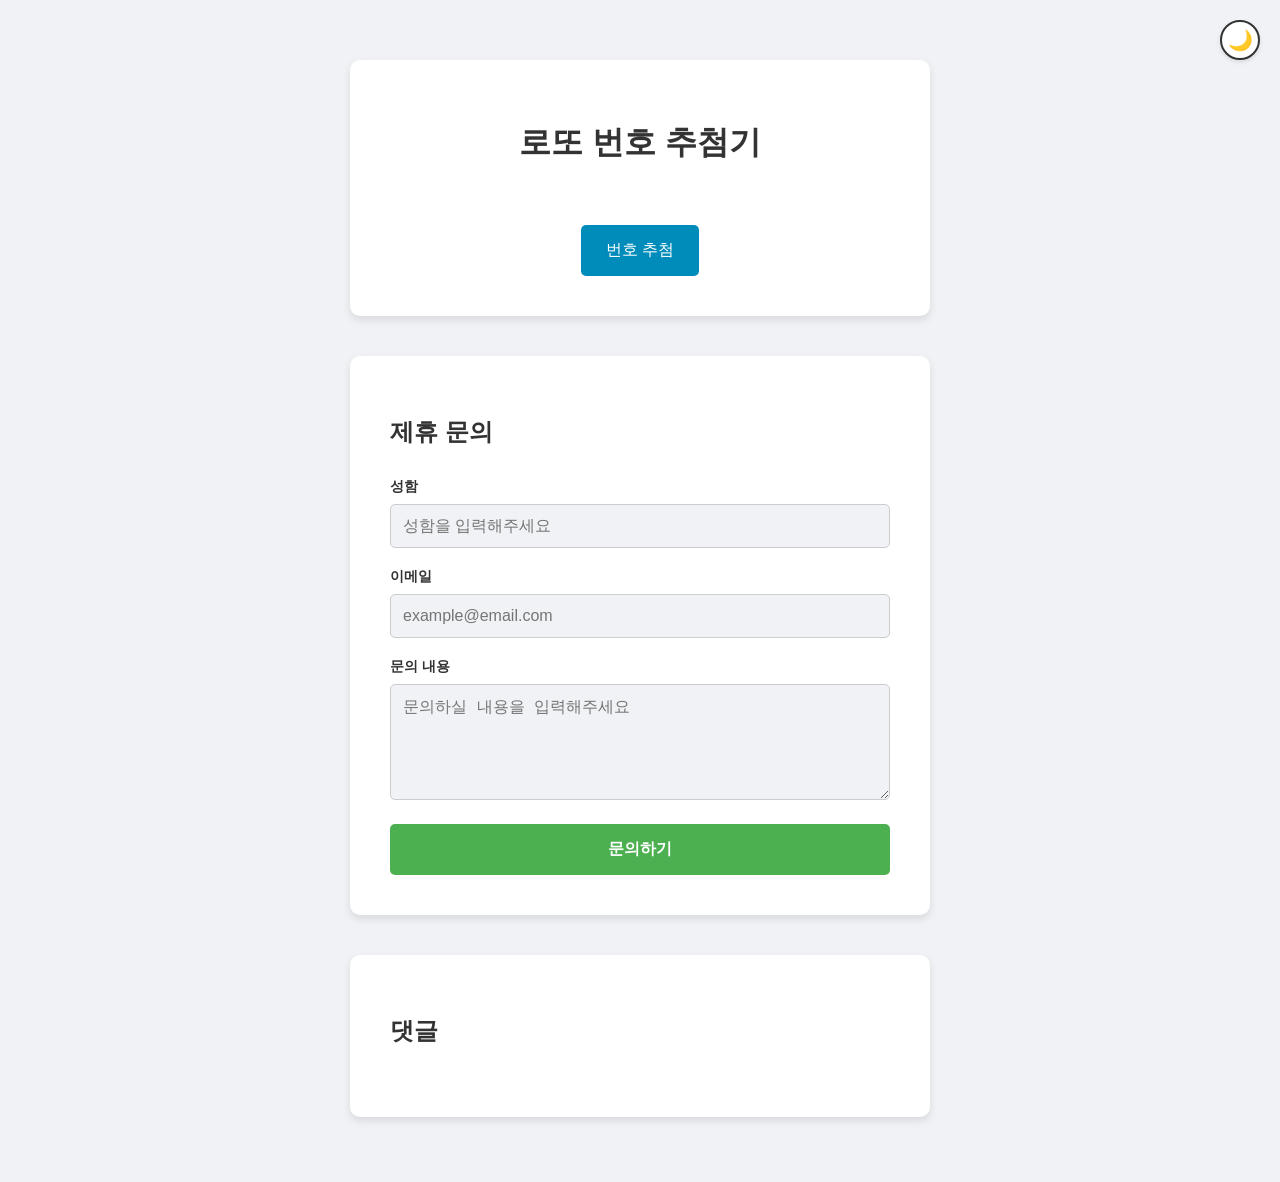
==== index.html @ fc092f91 "feat: add Formspree contact form and Disqus comment section" ====
<!DOCTYPE html>
<html lang="ko">
<head>
    <meta charset="UTF-8">
    <meta name="viewport" content="width=device-width, initial-scale=1.0">
    <title>로또 번호 추첨기</title>
    <link rel="stylesheet" href="style.css">
</head>
<body>
    <div class="theme-toggle">
        <button id="theme-btn" aria-label="Toggle theme">🌙</button>
    </div>
    <div class="container">
        <h1>로또 번호 추첨기</h1>
        <div class="lotto-numbers">
        </div>
        <button id="generate-btn">번호 추첨</button>
    </div>

    <div class="contact-section">
        <h2>제휴 문의</h2>
        <form action="https://formspree.io/f/maqagvlj" method="POST">
            <div class="form-group">
                <label for="name">성함</label>
                <input type="text" id="name" name="name" placeholder="성함을 입력해주세요" required>
            </div>
            <div class="form-group">
                <label for="email">이메일</label>
                <input type="email" id="email" name="email" placeholder="example@email.com" required>
            </div>
            <div class="form-group">
                <label for="message">문의 내용</label>
                <textarea id="message" name="message" rows="5" placeholder="문의하실 내용을 입력해주세요" required></textarea>
            </div>
            <button type="submit" class="submit-btn">문의하기</button>
        </form>
    </div>

    <div class="comments-section">
        <h2>댓글</h2>
        <div id="disqus_thread"></div>
    </div>

    <script src="main.js"></script>
</body>
</html>
---- style.css ----
:root {
    --bg-color: #f0f2f5;
    --container-bg: #ffffff;
    --text-color: #333333;
    --lotto-bg: #4CAF50;
    --btn-bg: #008CBA;
    --btn-hover: #005f7a;
    --shadow: rgba(0, 0, 0, 0.1);
}

body.dark-mode {
    --bg-color: #1a1a1a;
    --container-bg: #2d2d2d;
    --text-color: #f0f2f5;
    --lotto-bg: #66bb6a;
    --btn-bg: #0077a3;
    --btn-hover: #005f7a;
    --shadow: rgba(0, 0, 0, 0.4);
}

body {
    font-family: 'Arial', sans-serif;
    background-color: var(--bg-color);
    color: var(--text-color);
    display: flex;
    flex-direction: column;
    align-items: center;
    min-height: 100vh;
    margin: 0;
    padding: 60px 20px;
    box-sizing: border-box;
    transition: background-color 0.3s, color 0.3s;
}

.theme-toggle {
    position: fixed;
    top: 20px;
    right: 20px;
    z-index: 1000;
}

#theme-btn {
    background: var(--container-bg);
    border: 2px solid var(--text-color);
    border-radius: 50%;
    width: 40px;
    height: 40px;
    font-size: 20px;
    cursor: pointer;
    display: flex;
    justify-content: center;
    align-items: center;
    color: var(--text-color);
    box-shadow: 0 2px 4px var(--shadow);
    transition: all 0.3s;
}

#theme-btn:hover {
    transform: scale(1.1);
}

.container {
    text-align: center;
    background-color: var(--container-bg);
    padding: 40px;
    border-radius: 10px;
    box-shadow: 0 4px 8px var(--shadow);
    width: 100%;
    max-width: 500px;
    margin-bottom: 40px;
    transition: background-color 0.3s, box-shadow 0.3s;
}

h1, h2 {
    margin-bottom: 30px;
    color: var(--text-color);
}

.lotto-numbers {
    display: flex;
    justify-content: center;
    margin-bottom: 30px;
}

.lotto-number {
    width: 50px;
    height: 50px;
    border-radius: 50%;
    background-color: var(--lotto-bg);
    color: white;
    font-size: 24px;
    display: flex;
    justify-content: center;
    align-items: center;
    margin: 0 5px;
    font-weight: bold;
    box-shadow: 0 2px 4px var(--shadow);
}

#generate-btn {
    background-color: var(--btn-bg);
    color: white;
    padding: 15px 25px;
    border: none;
    border-radius: 5px;
    cursor: pointer;
    font-size: 16px;
    transition: background-color 0.3s, transform 0.1s;
}

#generate-btn:hover {
    background-color: var(--btn-hover);
}
#generate-btn:active {
    transform: scale(0.98);
}

.contact-section {
    width: 100%;
    max-width: 500px;
    background-color: var(--container-bg);
    padding: 40px;
    border-radius: 10px;
    box-shadow: 0 4px 8px var(--shadow);
    transition: background-color 0.3s, box-shadow 0.3s;
}

.form-group {
    margin-bottom: 20px;
    text-align: left;
}

.form-group label {
    display: block;
    margin-bottom: 8px;
    font-weight: bold;
    font-size: 14px;
}

.form-group input, 
.form-group textarea {
    width: 100%;
    padding: 12px;
    border: 1px solid #ccc;
    border-radius: 5px;
    box-sizing: border-box;
    font-size: 16px;
    background-color: var(--bg-color);
    color: var(--text-color);
    transition: border-color 0.3s;
}

body.dark-mode .form-group input,
body.dark-mode .form-group textarea {
    border-color: #444;
}

.form-group input:focus, 
.form-group textarea:focus {
    outline: none;
    border-color: var(--btn-bg);
}

.submit-btn {
    width: 100%;
    background-color: var(--lotto-bg);
    color: white;
    padding: 15px;
    border: none;
    border-radius: 5px;
    cursor: pointer;
    font-size: 16px;
    font-weight: bold;
    transition: opacity 0.3s, transform 0.1s;
}

.submit-btn:hover {
    opacity: 0.9;
}

.comments-section {
    width: 100%;
    max-width: 500px;
    background-color: var(--container-bg);
    padding: 40px;
    border-radius: 10px;
    box-shadow: 0 4px 8px var(--shadow);
    margin-top: 40px;
    transition: background-color 0.3s, box-shadow 0.3s;
}

#disqus_thread {
    width: 100%;
}
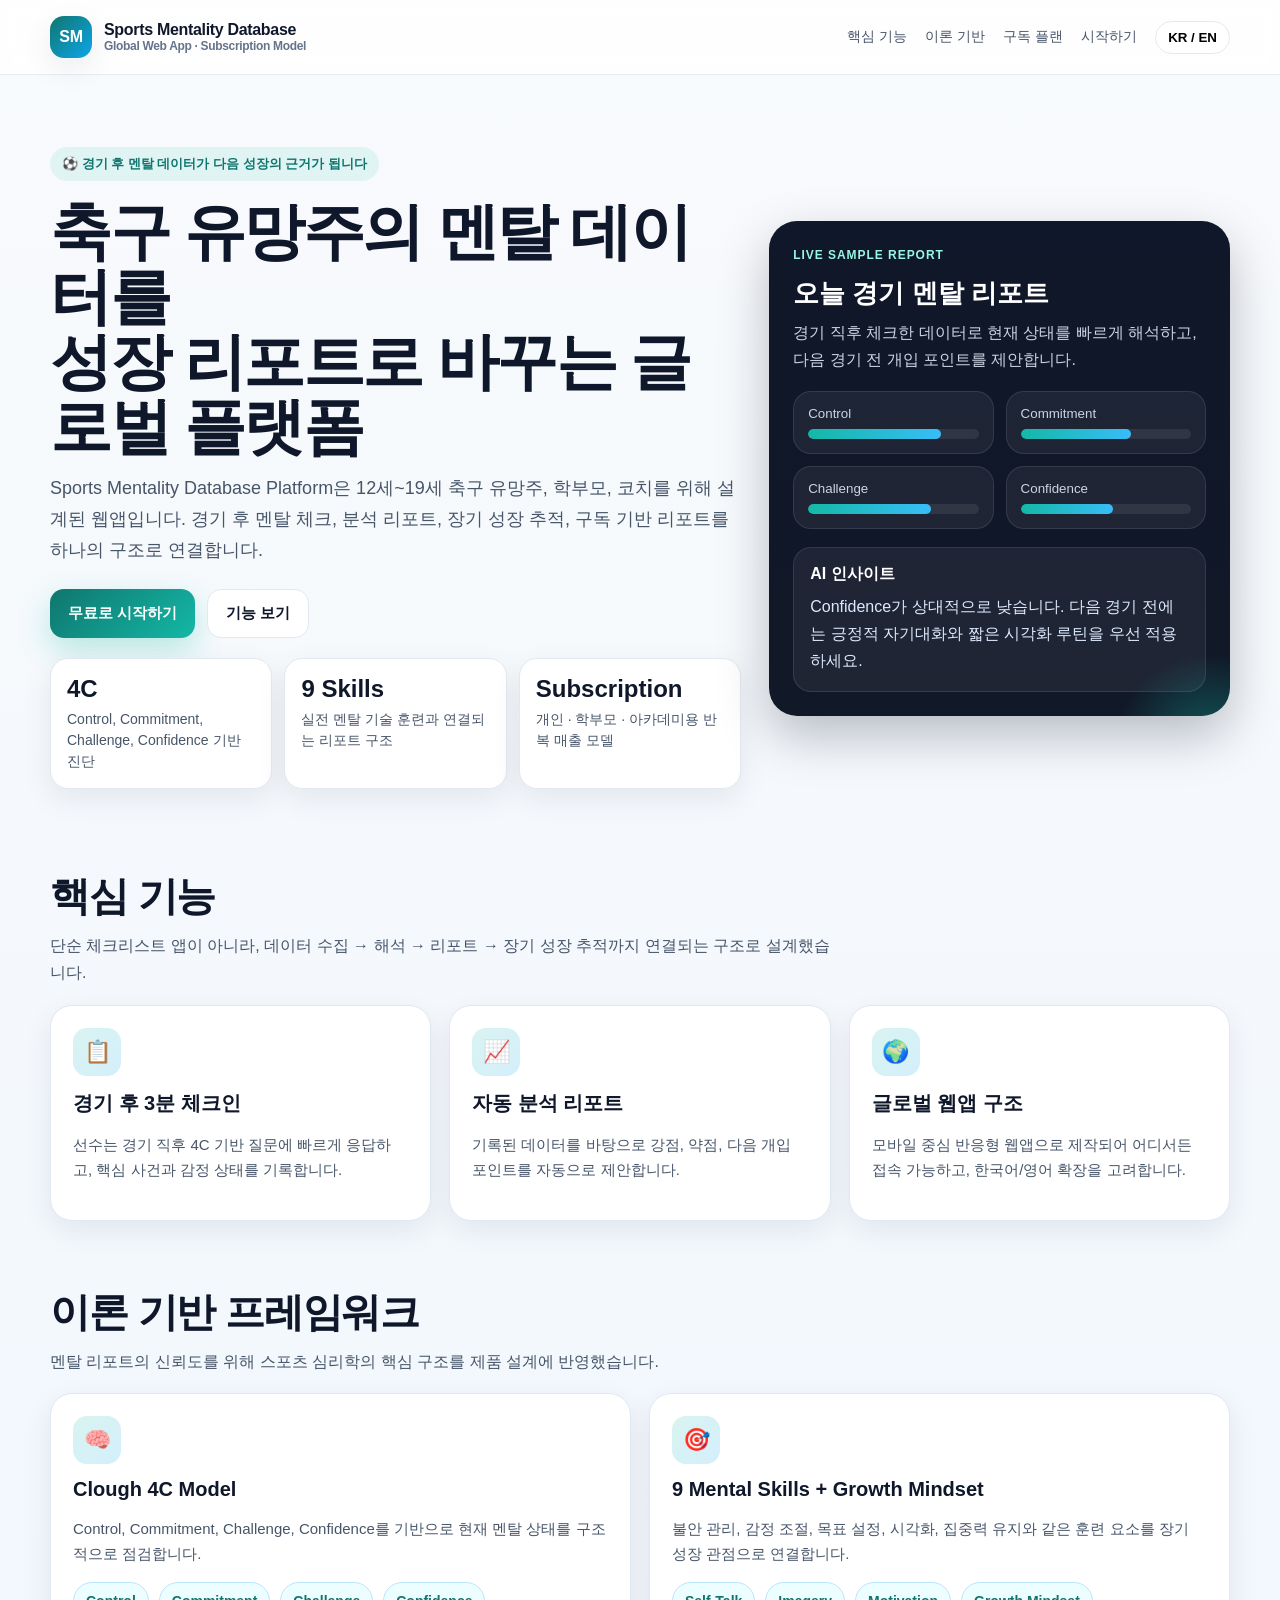
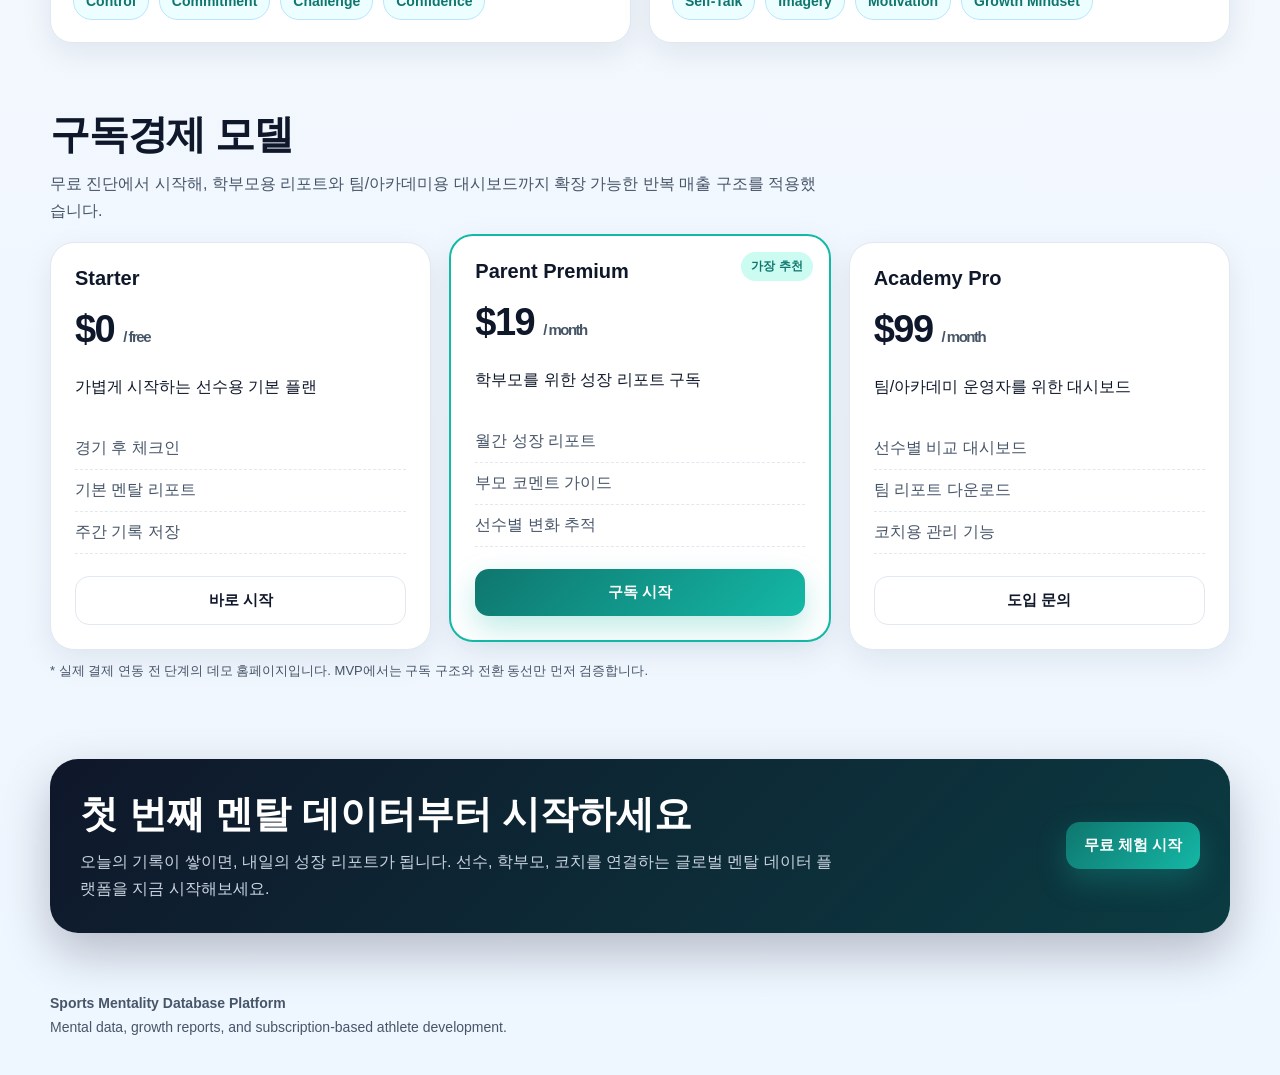
==== commit 311c3069: "Update project code: add digit recognition, web/desktop versions, documentation, and update landing " ====
--- a/index.html
+++ b/index.html
@@ -1,46 +1,796 @@
 <!DOCTYPE html>
 <html lang="ko">
 <head>
-    <meta charset="UTF-8">
-    <meta name="viewport" content="width=device-width, initial-scale=1.0">
-    <title>로또 번호 추첨기</title>
-    <link rel="stylesheet" href="style.css">
+  <meta charset="UTF-8" />
+  <meta name="viewport" content="width=device-width, initial-scale=1.0" />
+  <title>Sports Mentality Database Platform</title>
+  <style>
+    :root {
+      --bg: #f5f7fb;
+      --card: #ffffff;
+      --text: #0f172a;
+      --muted: #475569;
+      --line: #e2e8f0;
+      --primary: #0f766e;
+      --primary-2: #14b8a6;
+      --accent: #0ea5e9;
+      --dark: #0b1120;
+      --success: #16a34a;
+      --shadow: 0 10px 30px rgba(15, 23, 42, 0.08);
+      --radius: 20px;
+      --max: 1180px;
+    }
+
+    * { box-sizing: border-box; }
+    html { scroll-behavior: smooth; }
+    body {
+      margin: 0;
+      font-family: -apple-system, BlinkMacSystemFont, "Segoe UI", Roboto, "Noto Sans KR", Arial, sans-serif;
+      background: linear-gradient(180deg, #f8fafc 0%, #eef6ff 100%);
+      color: var(--text);
+    }
+
+    a { color: inherit; text-decoration: none; }
+    .container { width: min(var(--max), calc(100% - 32px)); margin: 0 auto; }
+
+    header {
+      position: sticky;
+      top: 0;
+      z-index: 20;
+      backdrop-filter: blur(10px);
+      background: rgba(255,255,255,0.82);
+      border-bottom: 1px solid rgba(226,232,240,0.8);
+    }
+
+    .nav {
+      display: flex;
+      align-items: center;
+      justify-content: space-between;
+      padding: 16px 0;
+      gap: 16px;
+    }
+
+    .brand {
+      display: flex;
+      align-items: center;
+      gap: 12px;
+      font-weight: 800;
+      letter-spacing: -0.02em;
+    }
+
+    .brand-badge {
+      width: 42px;
+      height: 42px;
+      border-radius: 14px;
+      display: grid;
+      place-items: center;
+      color: white;
+      background: linear-gradient(135deg, var(--primary), var(--accent));
+      box-shadow: var(--shadow);
+      font-weight: 900;
+    }
+
+    .nav-links {
+      display: flex;
+      align-items: center;
+      gap: 18px;
+      color: var(--muted);
+      font-size: 14px;
+    }
+
+    .lang-toggle {
+      border: 1px solid var(--line);
+      background: white;
+      border-radius: 999px;
+      padding: 8px 12px;
+      font-weight: 700;
+      cursor: pointer;
+    }
+
+    .hero {
+      padding: 72px 0 48px;
+    }
+
+    .hero-grid {
+      display: grid;
+      grid-template-columns: 1.2fr 0.8fr;
+      gap: 28px;
+      align-items: center;
+    }
+
+    .eyebrow {
+      display: inline-flex;
+      gap: 8px;
+      align-items: center;
+      padding: 8px 12px;
+      border-radius: 999px;
+      background: rgba(20,184,166,0.1);
+      color: var(--primary);
+      font-size: 13px;
+      font-weight: 800;
+      margin-bottom: 18px;
+    }
+
+    h1 {
+      margin: 0 0 14px;
+      font-size: clamp(34px, 6vw, 62px);
+      line-height: 1.05;
+      letter-spacing: -0.04em;
+    }
+
+    .lead {
+      color: var(--muted);
+      font-size: 18px;
+      line-height: 1.7;
+      max-width: 760px;
+      margin: 0 0 24px;
+    }
+
+    .cta-row {
+      display: flex;
+      gap: 12px;
+      flex-wrap: wrap;
+      margin-bottom: 20px;
+    }
+
+    .btn {
+      border: 0;
+      cursor: pointer;
+      border-radius: 14px;
+      padding: 14px 18px;
+      font-weight: 800;
+      font-size: 15px;
+      transition: transform .18s ease, box-shadow .18s ease;
+      display: inline-flex;
+      align-items: center;
+      justify-content: center;
+      gap: 10px;
+    }
+
+    .btn:hover { transform: translateY(-1px); }
+    .btn-primary {
+      color: white;
+      background: linear-gradient(135deg, var(--primary), var(--primary-2));
+      box-shadow: 0 12px 30px rgba(20, 184, 166, 0.28);
+    }
+    .btn-secondary {
+      background: white;
+      border: 1px solid var(--line);
+      color: var(--text);
+    }
+
+    .mini-stats {
+      display: grid;
+      grid-template-columns: repeat(3, 1fr);
+      gap: 12px;
+      margin-top: 18px;
+    }
+
+    .stat {
+      background: white;
+      border: 1px solid var(--line);
+      border-radius: 18px;
+      padding: 16px;
+      box-shadow: var(--shadow);
+    }
+
+    .stat strong { display: block; font-size: 24px; margin-bottom: 6px; }
+    .stat span { color: var(--muted); font-size: 14px; line-height: 1.5; }
+
+    .hero-card {
+      background: linear-gradient(180deg, #0f172a 0%, #111827 100%);
+      color: white;
+      border-radius: 28px;
+      padding: 24px;
+      box-shadow: 0 20px 50px rgba(2,6,23,0.25);
+      position: relative;
+      overflow: hidden;
+    }
+
+    .hero-card::after {
+      content: "";
+      position: absolute;
+      inset: auto -20% -30% auto;
+      width: 220px;
+      height: 220px;
+      background: radial-gradient(circle, rgba(20,184,166,0.45), transparent 65%);
+      border-radius: 50%;
+    }
+
+    .card-label {
+      display: inline-block;
+      font-size: 12px;
+      font-weight: 800;
+      letter-spacing: .08em;
+      color: #99f6e4;
+      margin-bottom: 14px;
+    }
+
+    .score-box {
+      display: grid;
+      grid-template-columns: repeat(2, 1fr);
+      gap: 12px;
+      margin-top: 18px;
+    }
+
+    .score-item {
+      background: rgba(255,255,255,0.06);
+      border: 1px solid rgba(255,255,255,0.1);
+      border-radius: 18px;
+      padding: 14px;
+    }
+
+    .score-item small {
+      display: block;
+      color: #cbd5e1;
+      margin-bottom: 8px;
+    }
+
+    .score-bar {
+      height: 10px;
+      width: 100%;
+      border-radius: 999px;
+      background: rgba(255,255,255,0.08);
+      overflow: hidden;
+    }
+
+    .score-bar > div {
+      height: 100%;
+      border-radius: inherit;
+      background: linear-gradient(90deg, #14b8a6, #38bdf8);
+    }
+
+    section {
+      padding: 32px 0;
+    }
+
+    .section-head {
+      margin-bottom: 18px;
+    }
+
+    .section-head h2 {
+      margin: 0 0 8px;
+      font-size: clamp(26px, 4vw, 40px);
+      letter-spacing: -0.03em;
+    }
+
+    .section-head p {
+      margin: 0;
+      color: var(--muted);
+      line-height: 1.7;
+      max-width: 780px;
+    }
+
+    .cards {
+      display: grid;
+      grid-template-columns: repeat(3, 1fr);
+      gap: 18px;
+    }
+
+    .card {
+      background: var(--card);
+      border: 1px solid var(--line);
+      border-radius: 22px;
+      padding: 22px;
+      box-shadow: var(--shadow);
+    }
+
+    .icon {
+      width: 48px;
+      height: 48px;
+      border-radius: 14px;
+      display: grid;
+      place-items: center;
+      background: linear-gradient(135deg, rgba(20,184,166,0.16), rgba(14,165,233,0.18));
+      font-size: 22px;
+      margin-bottom: 14px;
+    }
+
+    .card h3 {
+      margin: 0 0 8px;
+      font-size: 20px;
+    }
+
+    .card p, .card li {
+      color: var(--muted);
+      line-height: 1.7;
+      font-size: 15px;
+    }
+
+    .framework {
+      display: grid;
+      grid-template-columns: 1fr 1fr;
+      gap: 18px;
+    }
+
+    .pill-list {
+      display: flex;
+      flex-wrap: wrap;
+      gap: 10px;
+      margin-top: 14px;
+    }
+
+    .pill {
+      padding: 10px 12px;
+      border-radius: 999px;
+      background: #ecfeff;
+      border: 1px solid #bae6fd;
+      font-size: 14px;
+      font-weight: 700;
+      color: #0f766e;
+    }
+
+    .pricing {
+      display: grid;
+      grid-template-columns: repeat(3, 1fr);
+      gap: 18px;
+      align-items: stretch;
+    }
+
+    .price-card {
+      background: white;
+      border: 1px solid var(--line);
+      border-radius: 24px;
+      padding: 24px;
+      box-shadow: var(--shadow);
+      display: flex;
+      flex-direction: column;
+      position: relative;
+    }
+
+    .price-card.featured {
+      border: 2px solid var(--primary-2);
+      transform: translateY(-8px);
+    }
+
+    .badge {
+      position: absolute;
+      top: 16px;
+      right: 16px;
+      background: #ccfbf1;
+      color: var(--primary);
+      font-size: 12px;
+      font-weight: 800;
+      padding: 6px 10px;
+      border-radius: 999px;
+    }
+
+    .price-name { font-size: 20px; font-weight: 800; margin-bottom: 8px; }
+    .price-amount { font-size: 38px; font-weight: 900; letter-spacing: -0.04em; margin: 10px 0; }
+    .price-amount small { font-size: 15px; color: var(--muted); font-weight: 700; }
+
+    ul.clean {
+      list-style: none;
+      margin: 14px 0 22px;
+      padding: 0;
+    }
+
+    ul.clean li {
+      padding: 10px 0;
+      border-bottom: 1px dashed var(--line);
+      color: var(--muted);
+    }
+
+    .price-card .btn { margin-top: auto; width: 100%; }
+
+    .cta-banner {
+      background: linear-gradient(135deg, #0f172a, #0b3b42);
+      color: white;
+      border-radius: 28px;
+      padding: 30px;
+      display: flex;
+      justify-content: space-between;
+      align-items: center;
+      gap: 20px;
+      box-shadow: 0 20px 50px rgba(2,6,23,0.24);
+    }
+
+    footer {
+      padding: 30px 0 40px;
+      color: var(--muted);
+      font-size: 14px;
+    }
+
+    .small-note {
+      color: var(--muted);
+      font-size: 13px;
+      line-height: 1.7;
+      margin-top: 10px;
+    }
+
+    @media (max-width: 980px) {
+      .hero-grid,
+      .framework,
+      .cards,
+      .pricing {
+        grid-template-columns: 1fr;
+      }
+      .cta-banner {
+        flex-direction: column;
+        align-items: flex-start;
+      }
+      .price-card.featured { transform: none; }
+    }
+
+    @media (max-width: 720px) {
+      .nav { align-items: flex-start; flex-direction: column; }
+      .nav-links { flex-wrap: wrap; }
+      .mini-stats, .score-box { grid-template-columns: 1fr; }
+      .hero { padding-top: 42px; }
+    }
+  </style>
 </head>
 <body>
-    <div class="theme-toggle">
-        <button id="theme-btn" aria-label="Toggle theme">🌙</button>
+  <header>
+    <div class="container nav">
+      <div class="brand">
+        <div class="brand-badge">SM</div>
+        <div>
+          <div id="brand-title">Sports Mentality Database</div>
+          <div style="font-size:12px;color:#64748b;font-weight:600;">Global Web App · Subscription Model</div>
+        </div>
+      </div>
+
+      <nav class="nav-links">
+        <a href="#features" data-ko="핵심 기능" data-en="Features">핵심 기능</a>
+        <a href="#framework" data-ko="이론 기반" data-en="Framework">이론 기반</a>
+        <a href="#pricing" data-ko="구독 플랜" data-en="Pricing">구독 플랜</a>
+        <a href="#cta" data-ko="시작하기" data-en="Get Started">시작하기</a>
+        <button class="lang-toggle" id="langBtn">KR / EN</button>
+      </nav>
     </div>
+  </header>
+
+  <main>
+    <section class="hero">
+      <div class="container hero-grid">
+        <div>
+          <div class="eyebrow" id="eyebrow">⚽ 경기 후 멘탈 데이터가 다음 성장의 근거가 됩니다</div>
+          <h1 id="hero-title">축구 유망주의 멘탈 데이터를<br />성장 리포트로 바꾸는 글로벌 플랫폼</h1>
+          <p class="lead" id="hero-lead">
+            Sports Mentality Database Platform은 12세~19세 축구 유망주, 학부모, 코치를 위해 설계된 웹앱입니다.
+            경기 후 멘탈 체크, 분석 리포트, 장기 성장 추적, 구독 기반 리포트를 하나의 구조로 연결합니다.
+          </p>
+
+          <div class="cta-row">
+            <a href="#pricing" class="btn btn-primary" id="primary-cta">무료로 시작하기</a>
+            <a href="#features" class="btn btn-secondary" id="secondary-cta">기능 보기</a>
+          </div>
+
+          <div class="mini-stats">
+            <div class="stat">
+              <strong>4C</strong>
+              <span id="stat1">Control, Commitment, Challenge, Confidence 기반 진단</span>
+            </div>
+            <div class="stat">
+              <strong>9 Skills</strong>
+              <span id="stat2">실전 멘탈 기술 훈련과 연결되는 리포트 구조</span>
+            </div>
+            <div class="stat">
+              <strong>Subscription</strong>
+              <span id="stat3">개인 · 학부모 · 아카데미용 반복 매출 모델</span>
+            </div>
+          </div>
+        </div>
+
+        <div class="hero-card">
+          <span class="card-label" id="card-label">LIVE SAMPLE REPORT</span>
+          <h3 id="sample-title" style="margin:0 0 8px;font-size:26px;">오늘 경기 멘탈 리포트</h3>
+          <p id="sample-desc" style="margin:0;color:#cbd5e1;line-height:1.7;">
+            경기 직후 체크한 데이터로 현재 상태를 빠르게 해석하고, 다음 경기 전 개입 포인트를 제안합니다.
+          </p>
+
+          <div class="score-box">
+            <div class="score-item">
+              <small>Control</small>
+              <div class="score-bar"><div style="width:78%"></div></div>
+            </div>
+            <div class="score-item">
+              <small>Commitment</small>
+              <div class="score-bar"><div style="width:65%"></div></div>
+            </div>
+            <div class="score-item">
+              <small>Challenge</small>
+              <div class="score-bar"><div style="width:72%"></div></div>
+            </div>
+            <div class="score-item">
+              <small>Confidence</small>
+              <div class="score-bar"><div style="width:54%"></div></div>
+            </div>
+          </div>
+
+          <div style="margin-top:18px;padding:16px;border-radius:18px;background:rgba(255,255,255,0.06);border:1px solid rgba(255,255,255,0.1);">
+            <strong id="insight-title">AI 인사이트</strong>
+            <p id="insight-copy" style="margin:8px 0 0;color:#dbeafe;line-height:1.7;">
+              Confidence가 상대적으로 낮습니다. 다음 경기 전에는 긍정적 자기대화와 짧은 시각화 루틴을 우선 적용하세요.
+            </p>
+          </div>
+        </div>
+      </div>
+    </section>
+
+    <section id="features">
+      <div class="container">
+        <div class="section-head">
+          <h2 id="features-title">핵심 기능</h2>
+          <p id="features-desc">단순 체크리스트 앱이 아니라, 데이터 수집 → 해석 → 리포트 → 장기 성장 추적까지 연결되는 구조로 설계했습니다.</p>
+        </div>
+
+        <div class="cards">
+          <article class="card">
+            <div class="icon">📋</div>
+            <h3 id="feature1-title">경기 후 3분 체크인</h3>
+            <p id="feature1-copy">선수는 경기 직후 4C 기반 질문에 빠르게 응답하고, 핵심 사건과 감정 상태를 기록합니다.</p>
+          </article>
+
+          <article class="card">
+            <div class="icon">📈</div>
+            <h3 id="feature2-title">자동 분석 리포트</h3>
+            <p id="feature2-copy">기록된 데이터를 바탕으로 강점, 약점, 다음 개입 포인트를 자동으로 제안합니다.</p>
+          </article>
+
+          <article class="card">
+            <div class="icon">🌍</div>
+            <h3 id="feature3-title">글로벌 웹앱 구조</h3>
+            <p id="feature3-copy">모바일 중심 반응형 웹앱으로 제작되어 어디서든 접속 가능하고, 한국어/영어 확장을 고려합니다.</p>
+          </article>
+        </div>
+      </div>
+    </section>
+
+    <section id="framework">
+      <div class="container">
+        <div class="section-head">
+          <h2 id="framework-title">이론 기반 프레임워크</h2>
+          <p id="framework-desc">멘탈 리포트의 신뢰도를 위해 스포츠 심리학의 핵심 구조를 제품 설계에 반영했습니다.</p>
+        </div>
+
+        <div class="framework">
+          <article class="card">
+            <div class="icon">🧠</div>
+            <h3>Clough 4C Model</h3>
+            <p id="fw1-copy">Control, Commitment, Challenge, Confidence를 기반으로 현재 멘탈 상태를 구조적으로 점검합니다.</p>
+            <div class="pill-list">
+              <span class="pill">Control</span>
+              <span class="pill">Commitment</span>
+              <span class="pill">Challenge</span>
+              <span class="pill">Confidence</span>
+            </div>
+          </article>
+
+          <article class="card">
+            <div class="icon">🎯</div>
+            <h3>9 Mental Skills + Growth Mindset</h3>
+            <p id="fw2-copy">불안 관리, 감정 조절, 목표 설정, 시각화, 집중력 유지와 같은 훈련 요소를 장기 성장 관점으로 연결합니다.</p>
+            <div class="pill-list">
+              <span class="pill">Self-Talk</span>
+              <span class="pill">Imagery</span>
+              <span class="pill">Motivation</span>
+              <span class="pill">Growth Mindset</span>
+            </div>
+          </article>
+        </div>
+      </div>
+    </section>
+
+    <section id="pricing">
+      <div class="container">
+        <div class="section-head">
+          <h2 id="pricing-title">구독경제 모델</h2>
+          <p id="pricing-desc">무료 진단에서 시작해, 학부모용 리포트와 팀/아카데미용 대시보드까지 확장 가능한 반복 매출 구조를 적용했습니다.</p>
+        </div>
+
+        <div class="pricing">
+          <article class="price-card">
+            <div class="price-name" id="plan1-name">Starter</div>
+            <div class="price-amount">$0 <small id="plan1-period">/ free</small></div>
+            <p id="plan1-desc">가볍게 시작하는 선수용 기본 플랜</p>
+            <ul class="clean">
+              <li id="plan1-li1">경기 후 체크인</li>
+              <li id="plan1-li2">기본 멘탈 리포트</li>
+              <li id="plan1-li3">주간 기록 저장</li>
+            </ul>
+            <button class="btn btn-secondary" id="plan1-btn">바로 시작</button>
+          </article>
+
+          <article class="price-card featured">
+            <span class="badge" id="popular-badge">가장 추천</span>
+            <div class="price-name" id="plan2-name">Parent Premium</div>
+            <div class="price-amount">$19 <small id="plan2-period">/ month</small></div>
+            <p id="plan2-desc">학부모를 위한 성장 리포트 구독</p>
+            <ul class="clean">
+              <li id="plan2-li1">월간 성장 리포트</li>
+              <li id="plan2-li2">부모 코멘트 가이드</li>
+              <li id="plan2-li3">선수별 변화 추적</li>
+            </ul>
+            <button class="btn btn-primary" id="plan2-btn">구독 시작</button>
+          </article>
+
+          <article class="price-card">
+            <div class="price-name" id="plan3-name">Academy Pro</div>
+            <div class="price-amount">$99 <small id="plan3-period">/ month</small></div>
+            <p id="plan3-desc">팀/아카데미 운영자를 위한 대시보드</p>
+            <ul class="clean">
+              <li id="plan3-li1">선수별 비교 대시보드</li>
+              <li id="plan3-li2">팀 리포트 다운로드</li>
+              <li id="plan3-li3">코치용 관리 기능</li>
+            </ul>
+            <button class="btn btn-secondary" id="plan3-btn">도입 문의</button>
+          </article>
+        </div>
+
+        <p class="small-note" id="pricing-note">* 실제 결제 연동 전 단계의 데모 홈페이지입니다. MVP에서는 구독 구조와 전환 동선만 먼저 검증합니다.</p>
+      </div>
+    </section>
+
+    <section id="cta">
+      <div class="container">
+        <div class="cta-banner">
+          <div>
+            <h2 id="cta-title" style="margin:0 0 8px;font-size:clamp(26px,4vw,38px);">첫 번째 멘탈 데이터부터 시작하세요</h2>
+            <p id="cta-copy" style="margin:0;color:#cbd5e1;line-height:1.7;max-width:760px;">
+              오늘의 기록이 쌓이면, 내일의 성장 리포트가 됩니다. 선수, 학부모, 코치를 연결하는 글로벌 멘탈 데이터 플랫폼을 지금 시작해보세요.
+            </p>
+          </div>
+          <a href="#pricing" class="btn btn-primary" id="cta-btn">무료 체험 시작</a>
+        </div>
+      </div>
+    </section>
+  </main>
+
+  <footer>
     <div class="container">
-        <h1>로또 번호 추첨기</h1>
-        <div class="lotto-numbers">
-        </div>
-        <button id="generate-btn">번호 추첨</button>
+      <strong>Sports Mentality Database Platform</strong>
+      <div id="footer-copy" style="margin-top:8px;">Mental data, growth reports, and subscription-based athlete development.</div>
     </div>
-
-    <div class="contact-section">
-        <h2>제휴 문의</h2>
-        <form action="https://formspree.io/f/maqagvlj" method="POST">
-            <div class="form-group">
-                <label for="name">성함</label>
-                <input type="text" id="name" name="name" placeholder="성함을 입력해주세요" required>
-            </div>
-            <div class="form-group">
-                <label for="email">이메일</label>
-                <input type="email" id="email" name="email" placeholder="example@email.com" required>
-            </div>
-            <div class="form-group">
-                <label for="message">문의 내용</label>
-                <textarea id="message" name="message" rows="5" placeholder="문의하실 내용을 입력해주세요" required></textarea>
-            </div>
-            <button type="submit" class="submit-btn">문의하기</button>
-        </form>
-    </div>
-
-    <div class="comments-section">
-        <h2>댓글</h2>
-        <div id="disqus_thread"></div>
-    </div>
-
-    <script src="main.js"></script>
+  </footer>
+
+  <script>
+    const translations = {
+      ko: {
+        eyebrow: '⚽ 경기 후 멘탈 데이터가 다음 성장의 근거가 됩니다',
+        heroTitle: '축구 유망주의 멘탈 데이터를<br />성장 리포트로 바꾸는 글로벌 플랫폼',
+        heroLead: 'Sports Mentality Database Platform은 12세~19세 축구 유망주, 학부모, 코치를 위해 설계된 웹앱입니다. 경기 후 멘탈 체크, 분석 리포트, 장기 성장 추적, 구독 기반 리포트를 하나의 구조로 연결합니다.',
+        primaryCta: '무료로 시작하기',
+        secondaryCta: '기능 보기',
+        stat1: 'Control, Commitment, Challenge, Confidence 기반 진단',
+        stat2: '실전 멘탈 기술 훈련과 연결되는 리포트 구조',
+        stat3: '개인 · 학부모 · 아카데미용 반복 매출 모델',
+        cardLabel: 'LIVE SAMPLE REPORT',
+        sampleTitle: '오늘 경기 멘탈 리포트',
+        sampleDesc: '경기 직후 체크한 데이터로 현재 상태를 빠르게 해석하고, 다음 경기 전 개입 포인트를 제안합니다.',
+        insightTitle: 'AI 인사이트',
+        insightCopy: 'Confidence가 상대적으로 낮습니다. 다음 경기 전에는 긍정적 자기대화와 짧은 시각화 루틴을 우선 적용하세요.',
+        featuresTitle: '핵심 기능',
+        featuresDesc: '단순 체크리스트 앱이 아니라, 데이터 수집 → 해석 → 리포트 → 장기 성장 추적까지 연결되는 구조로 설계했습니다.',
+        feature1Title: '경기 후 3분 체크인',
+        feature1Copy: '선수는 경기 직후 4C 기반 질문에 빠르게 응답하고, 핵심 사건과 감정 상태를 기록합니다.',
+        feature2Title: '자동 분석 리포트',
+        feature2Copy: '기록된 데이터를 바탕으로 강점, 약점, 다음 개입 포인트를 자동으로 제안합니다.',
+        feature3Title: '글로벌 웹앱 구조',
+        feature3Copy: '모바일 중심 반응형 웹앱으로 제작되어 어디서든 접속 가능하고, 한국어/영어 확장을 고려합니다.',
+        frameworkTitle: '이론 기반 프레임워크',
+        frameworkDesc: '멘탈 리포트의 신뢰도를 위해 스포츠 심리학의 핵심 구조를 제품 설계에 반영했습니다.',
+        fw1Copy: 'Control, Commitment, Challenge, Confidence를 기반으로 현재 멘탈 상태를 구조적으로 점검합니다.',
+        fw2Copy: '불안 관리, 감정 조절, 목표 설정, 시각화, 집중력 유지와 같은 훈련 요소를 장기 성장 관점으로 연결합니다.',
+        pricingTitle: '구독경제 모델',
+        pricingDesc: '무료 진단에서 시작해, 학부모용 리포트와 팀/아카데미용 대시보드까지 확장 가능한 반복 매출 구조를 적용했습니다.',
+        plan1Period: '/ 무료',
+        plan1Desc: '가볍게 시작하는 선수용 기본 플랜',
+        plan1Li1: '경기 후 체크인',
+        plan1Li2: '기본 멘탈 리포트',
+        plan1Li3: '주간 기록 저장',
+        plan1Btn: '바로 시작',
+        popularBadge: '가장 추천',
+        plan2Period: '/ 월',
+        plan2Desc: '학부모를 위한 성장 리포트 구독',
+        plan2Li1: '월간 성장 리포트',
+        plan2Li2: '부모 코멘트 가이드',
+        plan2Li3: '선수별 변화 추적',
+        plan2Btn: '구독 시작',
+        plan3Period: '/ 월',
+        plan3Desc: '팀/아카데미 운영자를 위한 대시보드',
+        plan3Li1: '선수별 비교 대시보드',
+        plan3Li2: '팀 리포트 다운로드',
+        plan3Li3: '코치용 관리 기능',
+        plan3Btn: '도입 문의',
+        pricingNote: '* 실제 결제 연동 전 단계의 데모 홈페이지입니다. MVP에서는 구독 구조와 전환 동선만 먼저 검증합니다.',
+        ctaTitle: '첫 번째 멘탈 데이터부터 시작하세요',
+        ctaCopy: '오늘의 기록이 쌓이면, 내일의 성장 리포트가 됩니다. 선수, 학부모, 코치를 연결하는 글로벌 멘탈 데이터 플랫폼을 지금 시작해보세요.',
+        ctaBtn: '무료 체험 시작',
+        footerCopy: 'Mental data, growth reports, and subscription-based athlete development.'
+      },
+      en: {
+        eyebrow: '⚽ Post-match mental data becomes the foundation for next growth',
+        heroTitle: 'A global platform that turns youth football mental data<br />into growth reports',
+        heroLead: 'Sports Mentality Database Platform is a web app designed for football prospects aged 12 to 19, parents, and coaches. It connects post-match check-ins, analysis reports, long-term growth tracking, and subscription-based reporting in one system.',
+        primaryCta: 'Start for Free',
+        secondaryCta: 'View Features',
+        stat1: 'Assessment based on Control, Commitment, Challenge, and Confidence',
+        stat2: 'Report structure connected to practical mental skills training',
+        stat3: 'Recurring revenue model for player, parent, and academy plans',
+        cardLabel: 'LIVE SAMPLE REPORT',
+        sampleTitle: 'Today\'s Match Mental Report',
+        sampleDesc: 'Interpret current condition quickly using post-match data and suggest the next intervention point before the next game.',
+        insightTitle: 'AI Insight',
+        insightCopy: 'Confidence is relatively low. Before the next match, prioritize positive self-talk and a short imagery routine.',
+        featuresTitle: 'Core Features',
+        featuresDesc: 'Not just a checklist app. It is designed as a connected structure: data collection → interpretation → reporting → long-term growth tracking.',
+        feature1Title: '3-Minute Post-Match Check-In',
+        feature1Copy: 'Players answer 4C-based questions immediately after the match and record key events and emotional state.',
+        feature2Title: 'Automated Analysis Reports',
+        feature2Copy: 'Based on recorded data, the platform suggests strengths, weaknesses, and the next intervention point automatically.',
+        feature3Title: 'Global Web App Structure',
+        feature3Copy: 'Built as a mobile-first responsive web app, accessible anywhere, with Korean and English expansion in mind.',
+        frameworkTitle: 'Framework-Based Design',
+        frameworkDesc: 'To improve report credibility, the product structure reflects core models from sport psychology.',
+        fw1Copy: 'It assesses current mental condition systematically through Control, Commitment, Challenge, and Confidence.',
+        fw2Copy: 'Training elements such as anxiety management, emotion regulation, goal setting, imagery, and concentration are connected to long-term growth.',
+        pricingTitle: 'Subscription Economy Model',
+        pricingDesc: 'Start with a free assessment, then expand into parent reports and academy dashboards with recurring revenue.',
+        plan1Period: '/ free',
+        plan1Desc: 'Basic player plan to get started lightly',
+        plan1Li1: 'Post-match check-in',
+        plan1Li2: 'Basic mental report',
+        plan1Li3: 'Weekly record storage',
+        plan1Btn: 'Get Started',
+        popularBadge: 'Most Popular',
+        plan2Period: '/ month',
+        plan2Desc: 'Growth report subscription for parents',
+        plan2Li1: 'Monthly growth reports',
+        plan2Li2: 'Parent comment guide',
+        plan2Li3: 'Per-player tracking',
+        plan2Btn: 'Start Subscription',
+        plan3Period: '/ month',
+        plan3Desc: 'Dashboard for team and academy operators',
+        plan3Li1: 'Player comparison dashboard',
+        plan3Li2: 'Team report export',
+        plan3Li3: 'Coach management tools',
+        plan3Btn: 'Contact Sales',
+        pricingNote: '* This is a demo homepage before actual payment integration. In the MVP stage, only the subscription structure and conversion flow are validated first.',
+        ctaTitle: 'Start with your first mental data point',
+        ctaCopy: 'Today\'s record becomes tomorrow\'s growth report. Start a global mental data platform connecting players, parents, and coaches.',
+        ctaBtn: 'Start Free Trial',
+        footerCopy: 'Mental data, growth reports, and subscription-based athlete development.'
+      }
+    };
+
+    let currentLang = 'ko';
+
+    const ids = {
+      eyebrow: 'eyebrow', heroTitle: 'hero-title', heroLead: 'hero-lead', primaryCta: 'primary-cta', secondaryCta: 'secondary-cta',
+      stat1: 'stat1', stat2: 'stat2', stat3: 'stat3', cardLabel: 'card-label', sampleTitle: 'sample-title', sampleDesc: 'sample-desc',
+      insightTitle: 'insight-title', insightCopy: 'insight-copy', featuresTitle: 'features-title', featuresDesc: 'features-desc',
+      feature1Title: 'feature1-title', feature1Copy: 'feature1-copy', feature2Title: 'feature2-title', feature2Copy: 'feature2-copy',
+      feature3Title: 'feature3-title', feature3Copy: 'feature3-copy', frameworkTitle: 'framework-title', frameworkDesc: 'framework-desc',
+      fw1Copy: 'fw1-copy', fw2Copy: 'fw2-copy', pricingTitle: 'pricing-title', pricingDesc: 'pricing-desc', plan1Period: 'plan1-period',
+      plan1Desc: 'plan1-desc', plan1Li1: 'plan1-li1', plan1Li2: 'plan1-li2', plan1Li3: 'plan1-li3', plan1Btn: 'plan1-btn',
+      popularBadge: 'popular-badge', plan2Period: 'plan2-period', plan2Desc: 'plan2-desc', plan2Li1: 'plan2-li1',
+      plan2Li2: 'plan2-li2', plan2Li3: 'plan2-li3', plan2Btn: 'plan2-btn', plan3Period: 'plan3-period', plan3Desc: 'plan3-desc',
+      plan3Li1: 'plan3-li1', plan3Li2: 'plan3-li2', plan3Li3: 'plan3-li3', plan3Btn: 'plan3-btn', pricingNote: 'pricing-note',
+      ctaTitle: 'cta-title', ctaCopy: 'cta-copy', ctaBtn: 'cta-btn', footerCopy: 'footer-copy'
+    };
+
+    function setLanguage(lang) {
+      const t = translations[lang];
+      Object.entries(ids).forEach(([key, id]) => {
+        const el = document.getElementById(id);
+        if (!el || !t[key]) return;
+        if (key === 'heroTitle') el.innerHTML = t[key];
+        else el.textContent = t[key];
+      });
+
+      document.querySelectorAll('[data-ko][data-en]').forEach(el => {
+        el.textContent = lang === 'ko' ? el.dataset.ko : el.dataset.en;
+      });
+
+      currentLang = lang;
+      document.documentElement.lang = lang;
+    }
+
+    document.getElementById('langBtn').addEventListener('click', () => {
+      setLanguage(currentLang === 'ko' ? 'en' : 'ko');
+    });
+  </script>
 </body>
 </html>
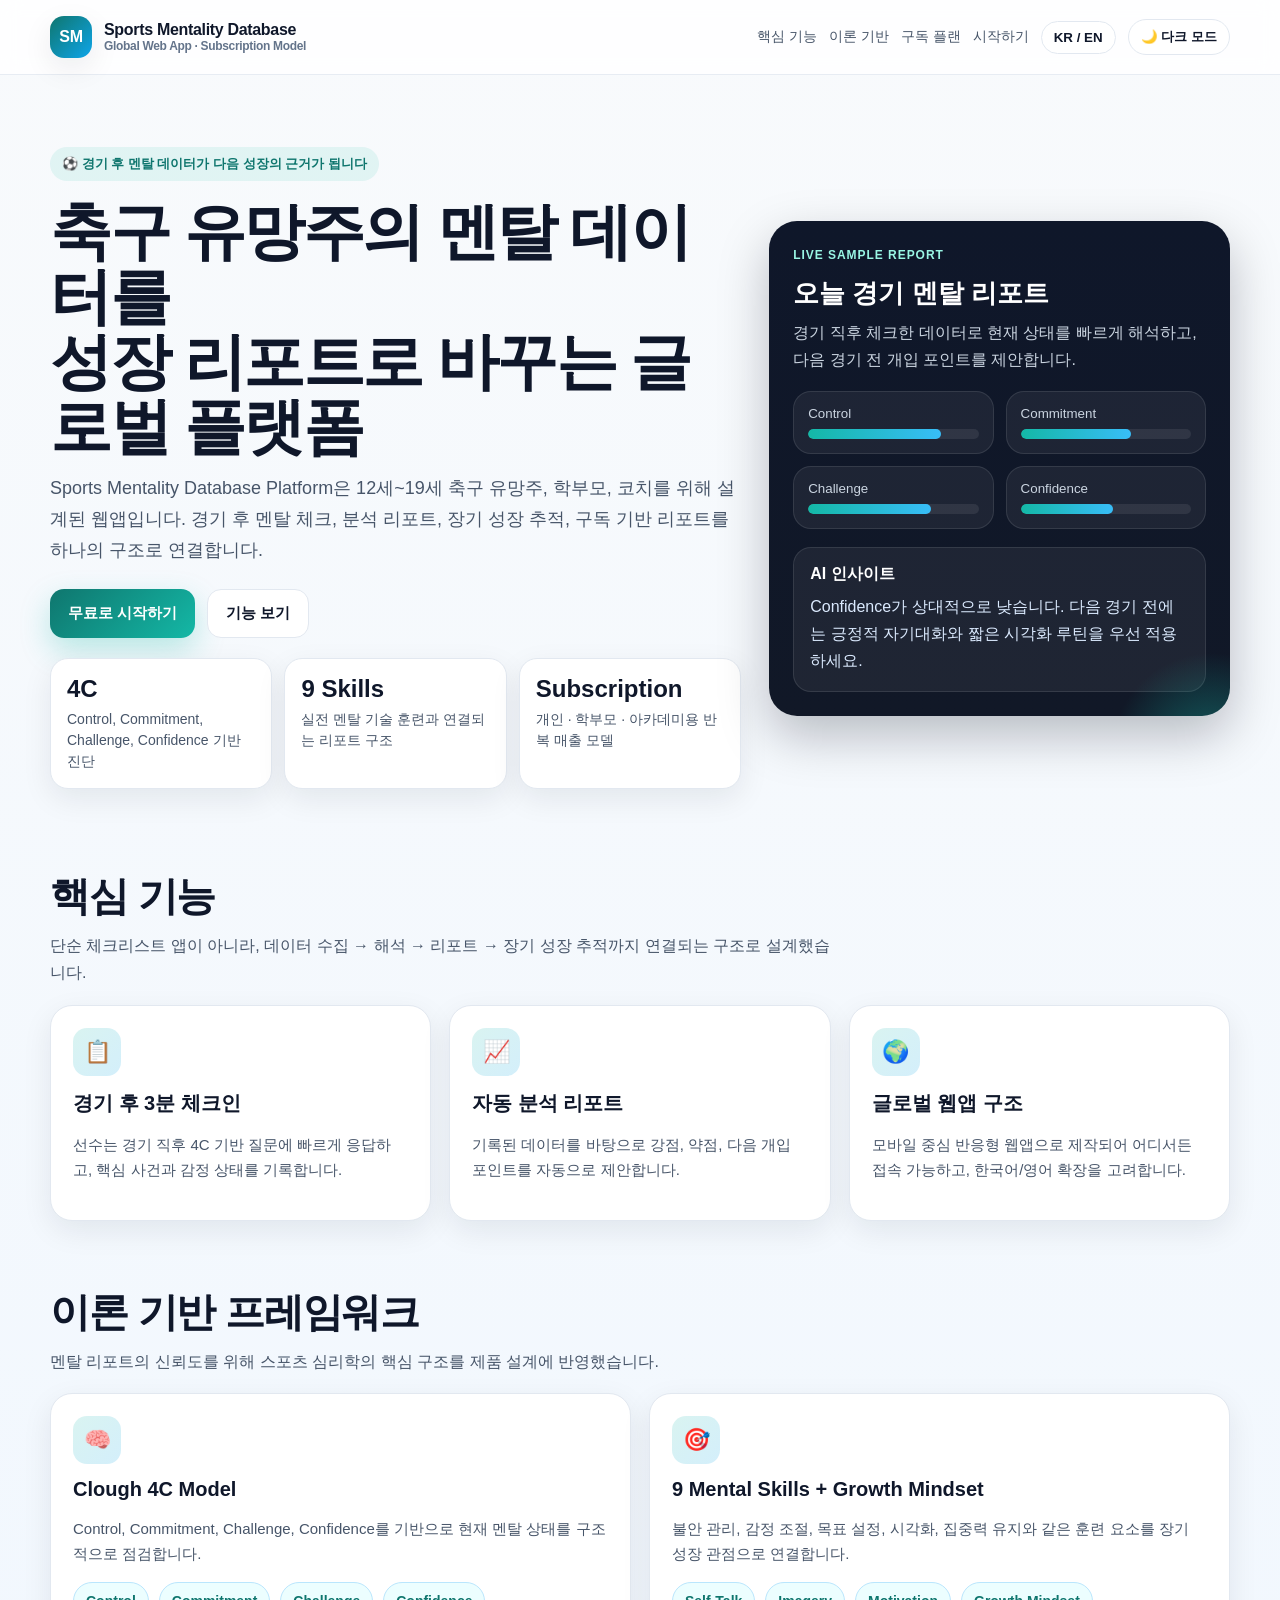
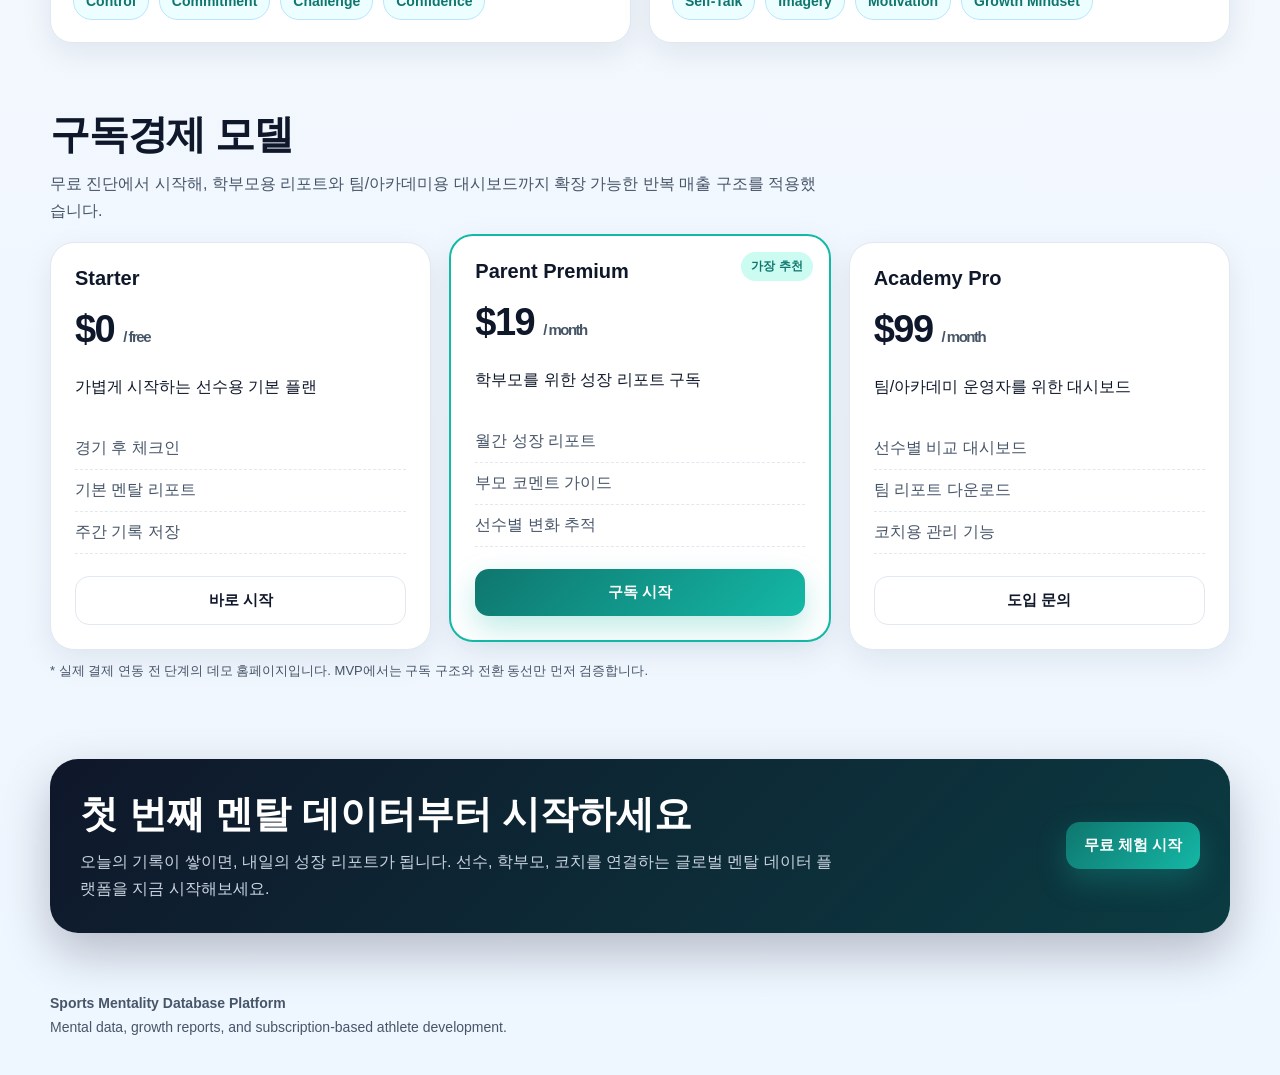
==== commit 442ec034: "feat: Add dark/light mode toggle with smooth transition and persistence" ====
--- a/index.html
+++ b/index.html
@@ -7,6 +7,7 @@
   <style>
     :root {
       --bg: #f5f7fb;
+      --bg-gradient: linear-gradient(180deg, #f8fafc 0%, #eef6ff 100%);
       --card: #ffffff;
       --text: #0f172a;
       --muted: #475569;
@@ -19,6 +20,38 @@
       --shadow: 0 10px 30px rgba(15, 23, 42, 0.08);
       --radius: 20px;
       --max: 1180px;
+
+      --header-bg: rgba(255, 255, 255, 0.82);
+      --header-border: rgba(226, 232, 240, 0.8);
+      --btn-secondary-bg: #ffffff;
+      --pill-bg: #ecfeff;
+      --pill-border: #bae6fd;
+      --pill-text: #0f766e;
+      --price-card-bg: #ffffff;
+      --price-card-featured-bg: #ffffff;
+    }
+
+    html[data-theme="dark"] {
+      --bg: #0b1120;
+      --bg-gradient: linear-gradient(180deg, #0b1120 0%, #070d19 100%);
+      --card: #1e293b;
+      --text: #f8fafc;
+      --muted: #94a3b8;
+      --line: #334155;
+      --primary: #2dd4bf;
+      --primary-2: #14b8a6;
+      --accent: #38bdf8;
+      --success: #22c55e;
+      --shadow: 0 10px 30px rgba(0, 0, 0, 0.25);
+
+      --header-bg: rgba(11, 17, 32, 0.82);
+      --header-border: rgba(51, 65, 85, 0.8);
+      --btn-secondary-bg: #1e293b;
+      --pill-bg: #115e59;
+      --pill-border: #14b8a6;
+      --pill-text: #ccfbf1;
+      --price-card-bg: #1e293b;
+      --price-card-featured-bg: #0f172a;
     }
 
     * { box-sizing: border-box; }
@@ -26,8 +59,9 @@
     body {
       margin: 0;
       font-family: -apple-system, BlinkMacSystemFont, "Segoe UI", Roboto, "Noto Sans KR", Arial, sans-serif;
-      background: linear-gradient(180deg, #f8fafc 0%, #eef6ff 100%);
+      background: var(--bg-gradient);
       color: var(--text);
+      transition: background-color 0.3s ease, color 0.3s ease;
     }
 
     a { color: inherit; text-decoration: none; }
@@ -38,8 +72,9 @@
       top: 0;
       z-index: 20;
       backdrop-filter: blur(10px);
-      background: rgba(255,255,255,0.82);
-      border-bottom: 1px solid rgba(226,232,240,0.8);
+      background: var(--header-bg);
+      border-bottom: 1px solid var(--header-border);
+      transition: background-color 0.3s ease, border-color 0.3s ease;
     }
 
     .nav {
@@ -73,18 +108,27 @@
     .nav-links {
       display: flex;
       align-items: center;
-      gap: 18px;
+      gap: 12px;
       color: var(--muted);
       font-size: 14px;
     }
 
-    .lang-toggle {
+    .lang-toggle, .theme-toggle {
       border: 1px solid var(--line);
-      background: white;
+      background: var(--btn-secondary-bg);
+      color: var(--text);
       border-radius: 999px;
       padding: 8px 12px;
       font-weight: 700;
       cursor: pointer;
+      transition: all 0.3s ease;
+      display: flex;
+      align-items: center;
+      justify-content: center;
+      gap: 6px;
+    }
+    .lang-toggle:hover, .theme-toggle:hover {
+      background: var(--line);
     }
 
     .hero {
@@ -140,7 +184,7 @@
       padding: 14px 18px;
       font-weight: 800;
       font-size: 15px;
-      transition: transform .18s ease, box-shadow .18s ease;
+      transition: transform .18s ease, box-shadow .18s ease, background-color 0.3s ease, color 0.3s ease, border-color 0.3s ease;
       display: inline-flex;
       align-items: center;
       justify-content: center;
@@ -154,7 +198,7 @@
       box-shadow: 0 12px 30px rgba(20, 184, 166, 0.28);
     }
     .btn-secondary {
-      background: white;
+      background: var(--btn-secondary-bg);
       border: 1px solid var(--line);
       color: var(--text);
     }
@@ -167,11 +211,12 @@
     }
 
     .stat {
-      background: white;
+      background: var(--card);
       border: 1px solid var(--line);
       border-radius: 18px;
       padding: 16px;
       box-shadow: var(--shadow);
+      transition: background-color 0.3s ease, border-color 0.3s ease;
     }
 
     .stat strong { display: block; font-size: 24px; margin-bottom: 6px; }
@@ -273,6 +318,7 @@
       border-radius: 22px;
       padding: 22px;
       box-shadow: var(--shadow);
+      transition: background-color 0.3s ease, border-color 0.3s ease, transform 0.2s ease;
     }
 
     .icon {
@@ -313,11 +359,12 @@
     .pill {
       padding: 10px 12px;
       border-radius: 999px;
-      background: #ecfeff;
-      border: 1px solid #bae6fd;
+      background: var(--pill-bg);
+      border: 1px solid var(--pill-border);
       font-size: 14px;
       font-weight: 700;
-      color: #0f766e;
+      color: var(--pill-text);
+      transition: background-color 0.3s ease, border-color 0.3s ease, color 0.3s ease;
     }
 
     .pricing {
@@ -328,7 +375,7 @@
     }
 
     .price-card {
-      background: white;
+      background: var(--price-card-bg);
       border: 1px solid var(--line);
       border-radius: 24px;
       padding: 24px;
@@ -336,10 +383,12 @@
       display: flex;
       flex-direction: column;
       position: relative;
+      transition: background-color 0.3s ease, border-color 0.3s ease, transform 0.2s ease;
     }
 
     .price-card.featured {
       border: 2px solid var(--primary-2);
+      background: var(--price-card-featured-bg);
       transform: translateY(-8px);
     }
 
@@ -437,6 +486,7 @@
         <a href="#pricing" data-ko="구독 플랜" data-en="Pricing">구독 플랜</a>
         <a href="#cta" data-ko="시작하기" data-en="Get Started">시작하기</a>
         <button class="lang-toggle" id="langBtn">KR / EN</button>
+        <button class="theme-toggle" id="themeBtn" aria-label="Toggle theme">🌙 다크 모드</button>
       </nav>
     </div>
   </header>
@@ -786,7 +836,36 @@
 
       currentLang = lang;
       document.documentElement.lang = lang;
-    }
+      updateThemeButton();
+    }
+
+    // Theme Toggle Logic
+    const themeBtn = document.getElementById('themeBtn');
+    
+    function updateThemeButton() {
+      if (!themeBtn) return;
+      const isDark = document.documentElement.getAttribute('data-theme') === 'dark';
+      if (currentLang === 'ko') {
+        themeBtn.textContent = isDark ? '☀️ 라이트 모드' : '🌙 다크 모드';
+      } else {
+        themeBtn.textContent = isDark ? '☀️ Light Mode' : '🌙 Dark Mode';
+      }
+    }
+
+    const savedTheme = localStorage.getItem('theme');
+    const systemPrefersDark = window.matchMedia('(prefers-color-scheme: dark)').matches;
+    const initialTheme = savedTheme || (systemPrefersDark ? 'dark' : 'light');
+    
+    document.documentElement.setAttribute('data-theme', initialTheme);
+    updateThemeButton();
+
+    themeBtn.addEventListener('click', () => {
+      const currentTheme = document.documentElement.getAttribute('data-theme');
+      const newTheme = currentTheme === 'dark' ? 'light' : 'dark';
+      document.documentElement.setAttribute('data-theme', newTheme);
+      localStorage.setItem('theme', newTheme);
+      updateThemeButton();
+    });
 
     document.getElementById('langBtn').addEventListener('click', () => {
       setLanguage(currentLang === 'ko' ? 'en' : 'ko');
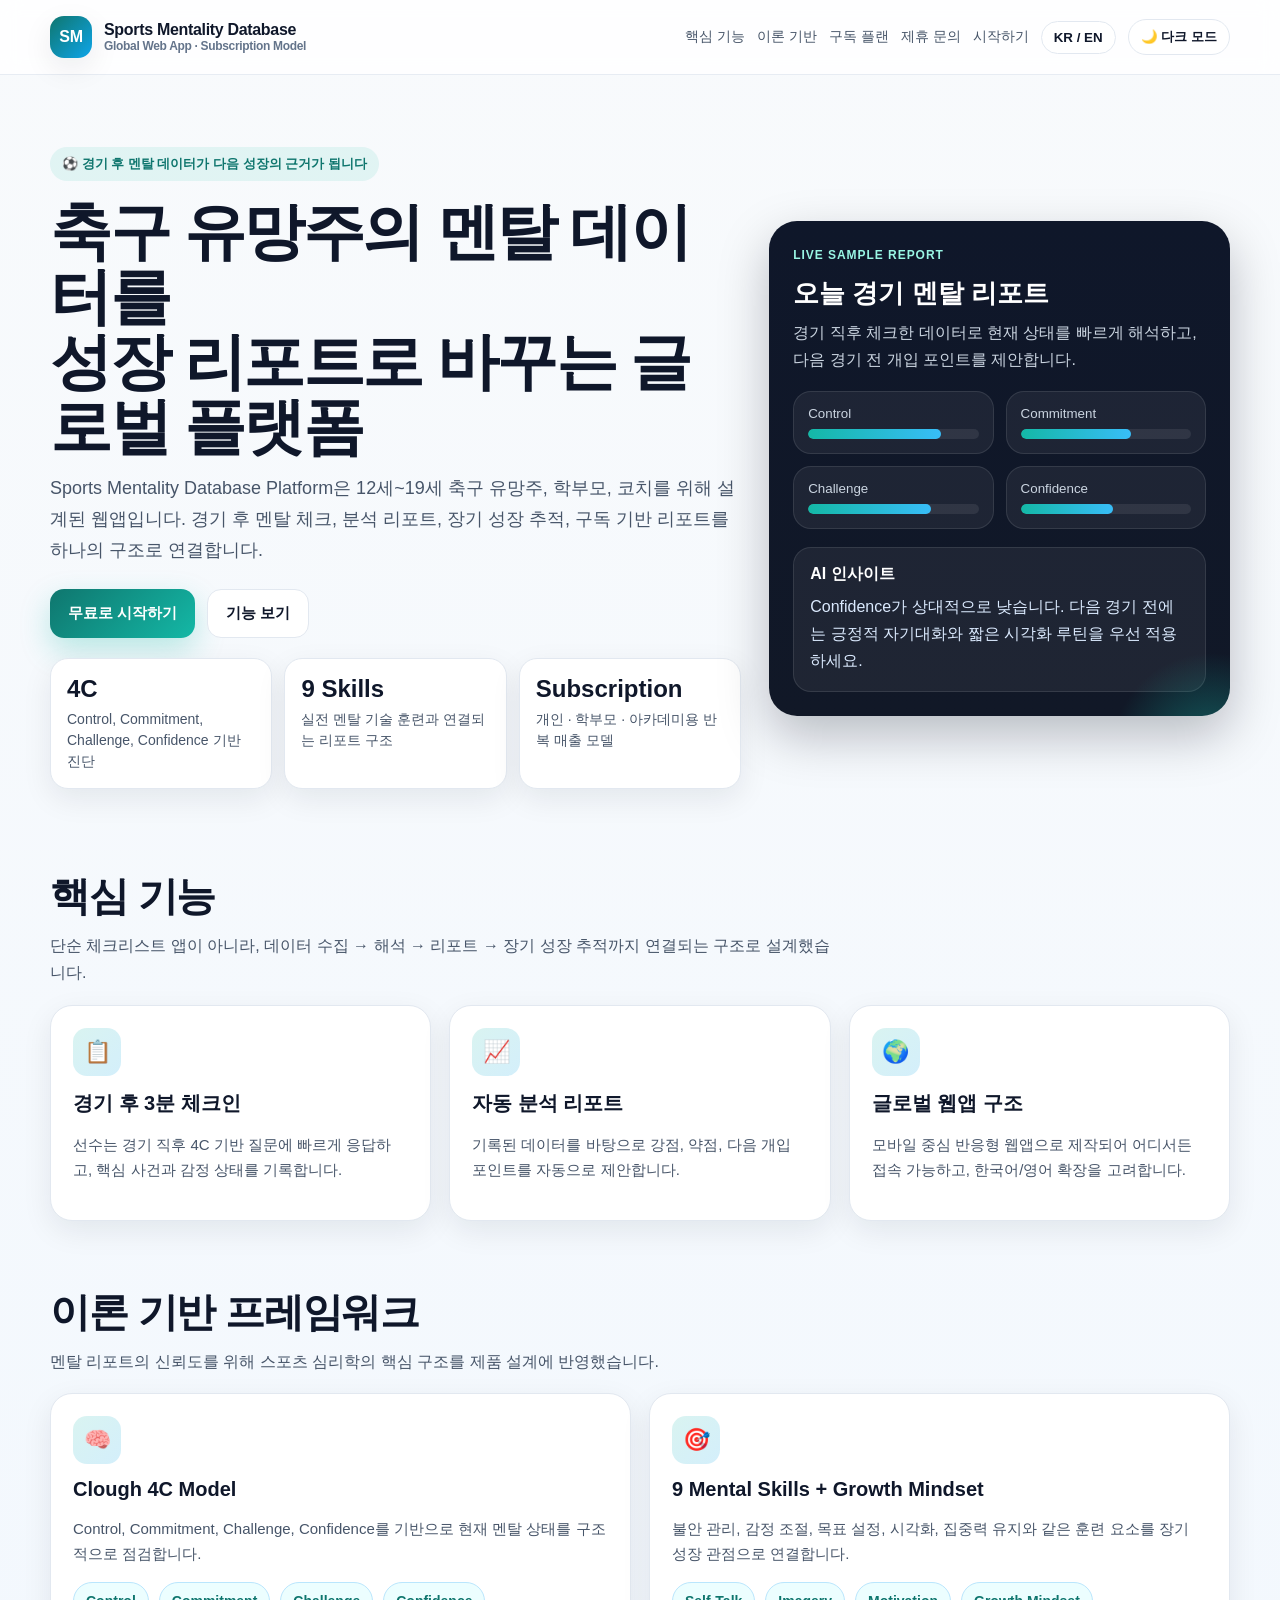
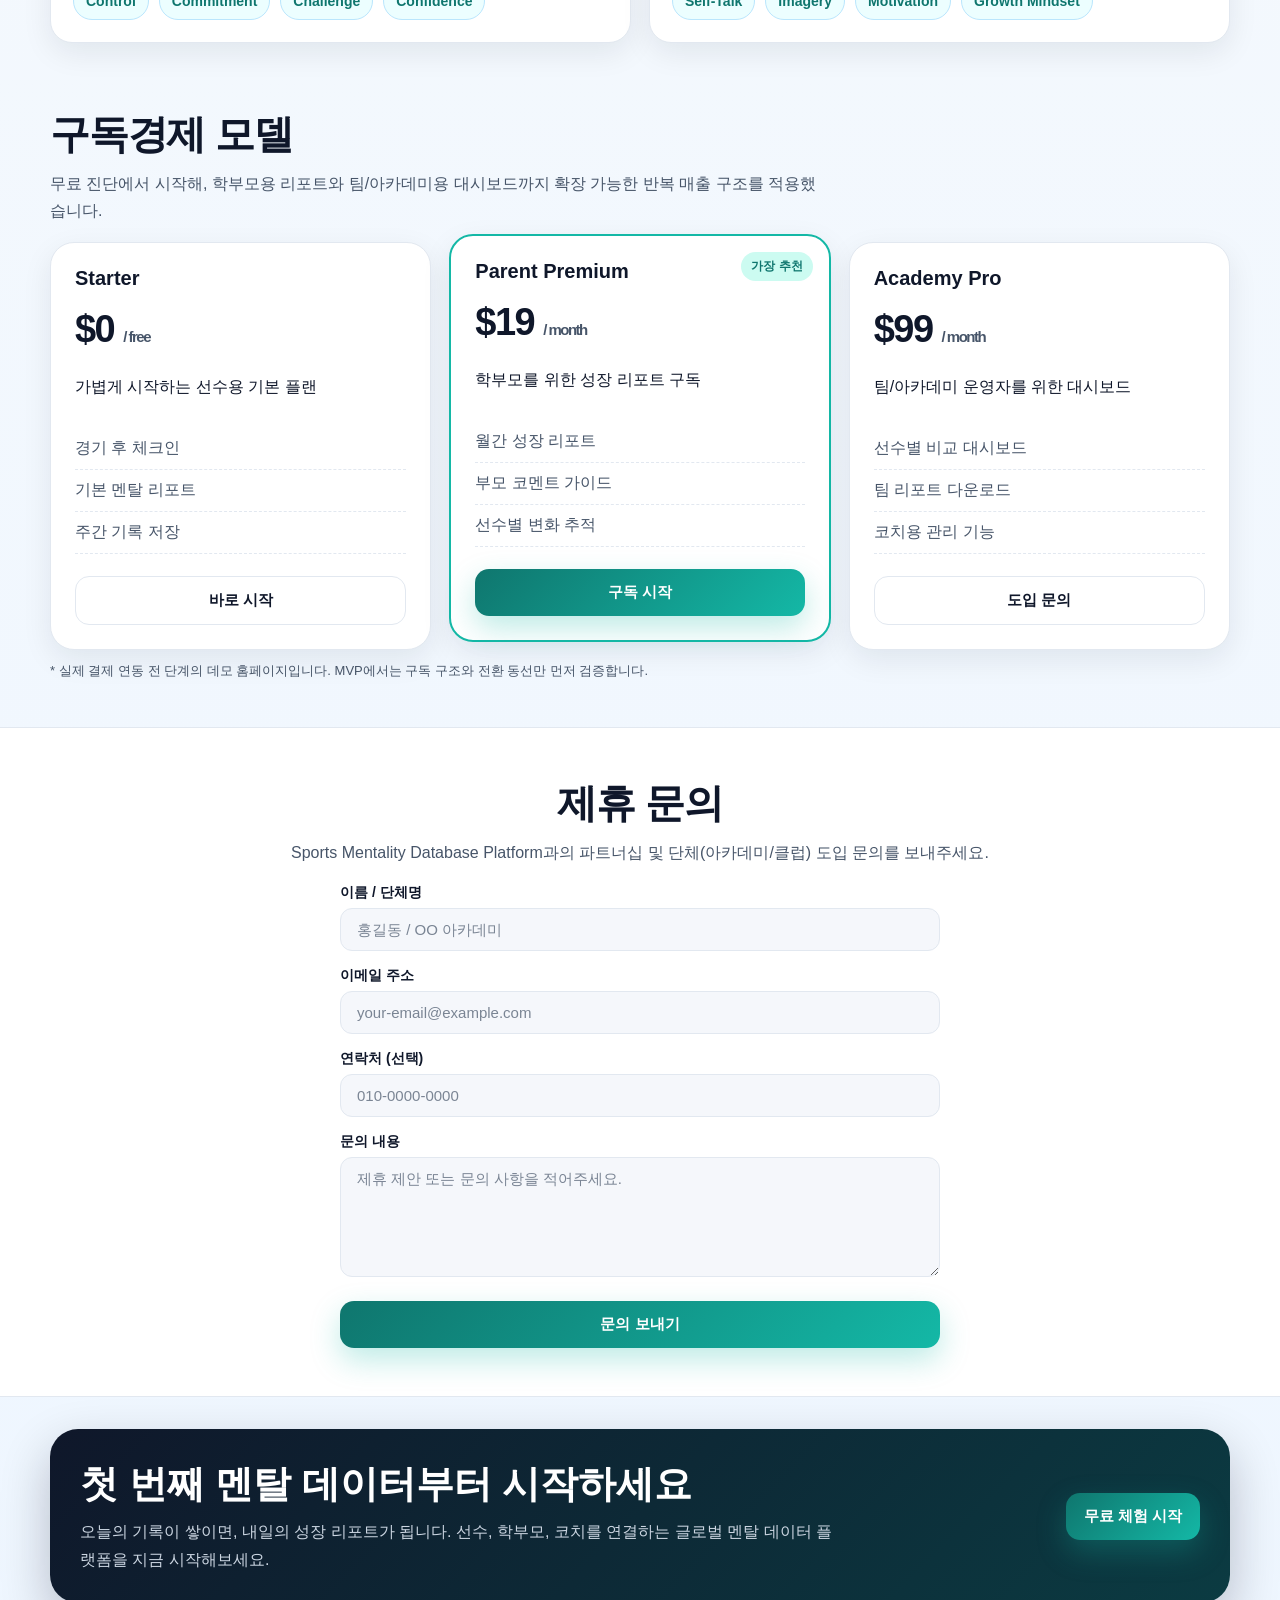
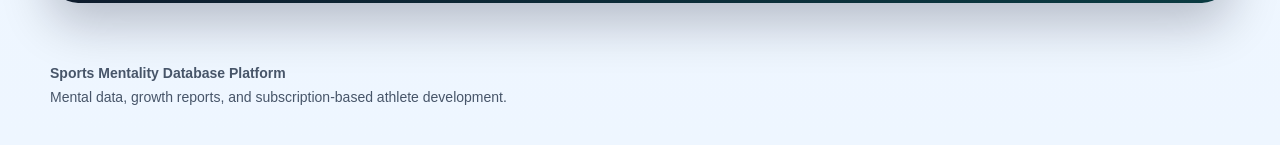
==== commit b2022edb: "feat: Add Formspree contact form for partnership inquiries" ====
--- a/index.html
+++ b/index.html
@@ -467,6 +467,54 @@
       .mini-stats, .score-box { grid-template-columns: 1fr; }
       .hero { padding-top: 42px; }
     }
+
+    .contact-section {
+      padding: 48px 0;
+      background: var(--card);
+      border-top: 1px solid var(--line);
+      border-bottom: 1px solid var(--line);
+      transition: background-color 0.3s ease, border-color 0.3s ease;
+    }
+    .contact-form {
+      max-width: 600px;
+      margin: 0 auto;
+      display: flex;
+      flex-direction: column;
+      gap: 16px;
+    }
+    .form-group {
+      display: flex;
+      flex-direction: column;
+      gap: 6px;
+    }
+    .form-group label {
+      font-weight: 700;
+      font-size: 14px;
+      color: var(--text);
+    }
+    .form-control {
+      padding: 12px 16px;
+      border: 1px solid var(--line);
+      background: var(--bg);
+      color: var(--text);
+      border-radius: 12px;
+      font-size: 15px;
+      font-family: inherit;
+      transition: all 0.3s ease;
+    }
+    .form-control:focus {
+      outline: none;
+      border-color: var(--primary-2);
+      box-shadow: 0 0 0 3px rgba(20, 184, 166, 0.15);
+    }
+    .form-control::placeholder {
+      color: var(--muted);
+      opacity: 0.7;
+    }
+    textarea.form-control {
+      resize: vertical;
+      min-height: 120px;
+    }
   </style>
 </head>
 <body>
@@ -484,6 +532,7 @@
         <a href="#features" data-ko="핵심 기능" data-en="Features">핵심 기능</a>
         <a href="#framework" data-ko="이론 기반" data-en="Framework">이론 기반</a>
         <a href="#pricing" data-ko="구독 플랜" data-en="Pricing">구독 플랜</a>
+        <a href="#contact" data-ko="제휴 문의" data-en="Contact">제휴 문의</a>
         <a href="#cta" data-ko="시작하기" data-en="Get Started">시작하기</a>
         <button class="lang-toggle" id="langBtn">KR / EN</button>
         <button class="theme-toggle" id="themeBtn" aria-label="Toggle theme">🌙 다크 모드</button>
@@ -670,6 +719,39 @@
         </div>
 
         <p class="small-note" id="pricing-note">* 실제 결제 연동 전 단계의 데모 홈페이지입니다. MVP에서는 구독 구조와 전환 동선만 먼저 검증합니다.</p>
+      </div>
+    </section>
+
+    <section id="contact" class="contact-section">
+      <div class="container">
+        <div class="section-head" style="text-align: center;">
+          <h2 id="contact-title">제휴 문의</h2>
+          <p id="contact-desc" style="margin-left: auto; margin-right: auto;">Sports Mentality Database Platform과의 파트너십 및 단체(아카데미/클럽) 도입 문의를 보내주세요.</p>
+        </div>
+        
+        <form action="https://formspree.io/f/xzdqnlgb" method="POST" class="contact-form">
+          <div class="form-group">
+            <label for="contact-name" id="label-name">이름 / 단체명</label>
+            <input type="text" id="contact-name" name="name" class="form-control" placeholder="홍길동 / OO 아카데미" required />
+          </div>
+          
+          <div class="form-group">
+            <label for="contact-email" id="label-email">이메일 주소</label>
+            <input type="email" id="contact-email" name="email" class="form-control" placeholder="your-email@example.com" required />
+          </div>
+          
+          <div class="form-group">
+            <label for="contact-phone" id="label-phone">연락처 (선택)</label>
+            <input type="tel" id="contact-phone" name="phone" class="form-control" placeholder="010-0000-0000" />
+          </div>
+          
+          <div class="form-group">
+            <label for="contact-message" id="label-message">문의 내용</label>
+            <textarea id="contact-message" name="message" class="form-control" placeholder="제휴 제안 또는 문의 사항을 적어주세요." required></textarea>
+          </div>
+          
+          <button type="submit" class="btn btn-primary" id="contact-submit" style="width: 100%; margin-top: 8px;">문의 보내기</button>
+        </form>
       </div>
     </section>
 
@@ -748,7 +830,18 @@
         ctaTitle: '첫 번째 멘탈 데이터부터 시작하세요',
         ctaCopy: '오늘의 기록이 쌓이면, 내일의 성장 리포트가 됩니다. 선수, 학부모, 코치를 연결하는 글로벌 멘탈 데이터 플랫폼을 지금 시작해보세요.',
         ctaBtn: '무료 체험 시작',
-        footerCopy: 'Mental data, growth reports, and subscription-based athlete development.'
+        footerCopy: 'Mental data, growth reports, and subscription-based athlete development.',
+        contactTitle: '제휴 문의',
+        contactDesc: 'Sports Mentality Database Platform과의 파트너십 및 단체(아카데미/클럽) 도입 문의를 보내주세요.',
+        labelName: '이름 / 단체명',
+        labelEmail: '이메일 주소',
+        labelPhone: '연락처 (선택)',
+        labelMessage: '문의 내용',
+        placeholderName: '홍길동 / OO 아카데미',
+        placeholderEmail: 'your-email@example.com',
+        placeholderPhone: '010-0000-0000',
+        placeholderMessage: '제휴 제안 또는 문의 사항을 적어주세요.',
+        contactSubmit: '문의 보내기'
       },
       en: {
         eyebrow: '⚽ Post-match mental data becomes the foundation for next growth',
@@ -801,7 +894,18 @@
         ctaTitle: 'Start with your first mental data point',
         ctaCopy: 'Today\'s record becomes tomorrow\'s growth report. Start a global mental data platform connecting players, parents, and coaches.',
         ctaBtn: 'Start Free Trial',
-        footerCopy: 'Mental data, growth reports, and subscription-based athlete development.'
+        footerCopy: 'Mental data, growth reports, and subscription-based athlete development.',
+        contactTitle: 'Partnership Inquiry',
+        contactDesc: 'Please send your inquiries regarding partnerships or group (academy/club) licensing for our platform.',
+        labelName: 'Name / Organization',
+        labelEmail: 'Email Address',
+        labelPhone: 'Contact Number (Optional)',
+        labelMessage: 'Message',
+        placeholderName: 'John Doe / OO Academy',
+        placeholderEmail: 'your-email@example.com',
+        placeholderPhone: '+82 10-0000-0000',
+        placeholderMessage: 'Write your partnership proposal or inquiries here.',
+        contactSubmit: 'Send Inquiry'
       }
     };
 
@@ -818,7 +922,10 @@
       popularBadge: 'popular-badge', plan2Period: 'plan2-period', plan2Desc: 'plan2-desc', plan2Li1: 'plan2-li1',
       plan2Li2: 'plan2-li2', plan2Li3: 'plan2-li3', plan2Btn: 'plan2-btn', plan3Period: 'plan3-period', plan3Desc: 'plan3-desc',
       plan3Li1: 'plan3-li1', plan3Li2: 'plan3-li2', plan3Li3: 'plan3-li3', plan3Btn: 'plan3-btn', pricingNote: 'pricing-note',
-      ctaTitle: 'cta-title', ctaCopy: 'cta-copy', ctaBtn: 'cta-btn', footerCopy: 'footer-copy'
+      ctaTitle: 'cta-title', ctaCopy: 'cta-copy', ctaBtn: 'cta-btn', footerCopy: 'footer-copy',
+      contactTitle: 'contact-title', contactDesc: 'contact-desc', labelName: 'label-name',
+      labelEmail: 'label-email', labelPhone: 'label-phone', labelMessage: 'label-message',
+      contactSubmit: 'contact-submit'
     };
 
     function setLanguage(lang) {
@@ -837,6 +944,17 @@
       currentLang = lang;
       document.documentElement.lang = lang;
       updateThemeButton();
+
+      // Update placeholders
+      const nameInput = document.getElementById('contact-name');
+      const emailInput = document.getElementById('contact-email');
+      const phoneInput = document.getElementById('contact-phone');
+      const messageInput = document.getElementById('contact-message');
+      
+      if (nameInput) nameInput.placeholder = t.placeholderName || '';
+      if (emailInput) emailInput.placeholder = t.placeholderEmail || '';
+      if (phoneInput) phoneInput.placeholder = t.placeholderPhone || '';
+      if (messageInput) messageInput.placeholder = t.placeholderMessage || '';
     }
 
     // Theme Toggle Logic
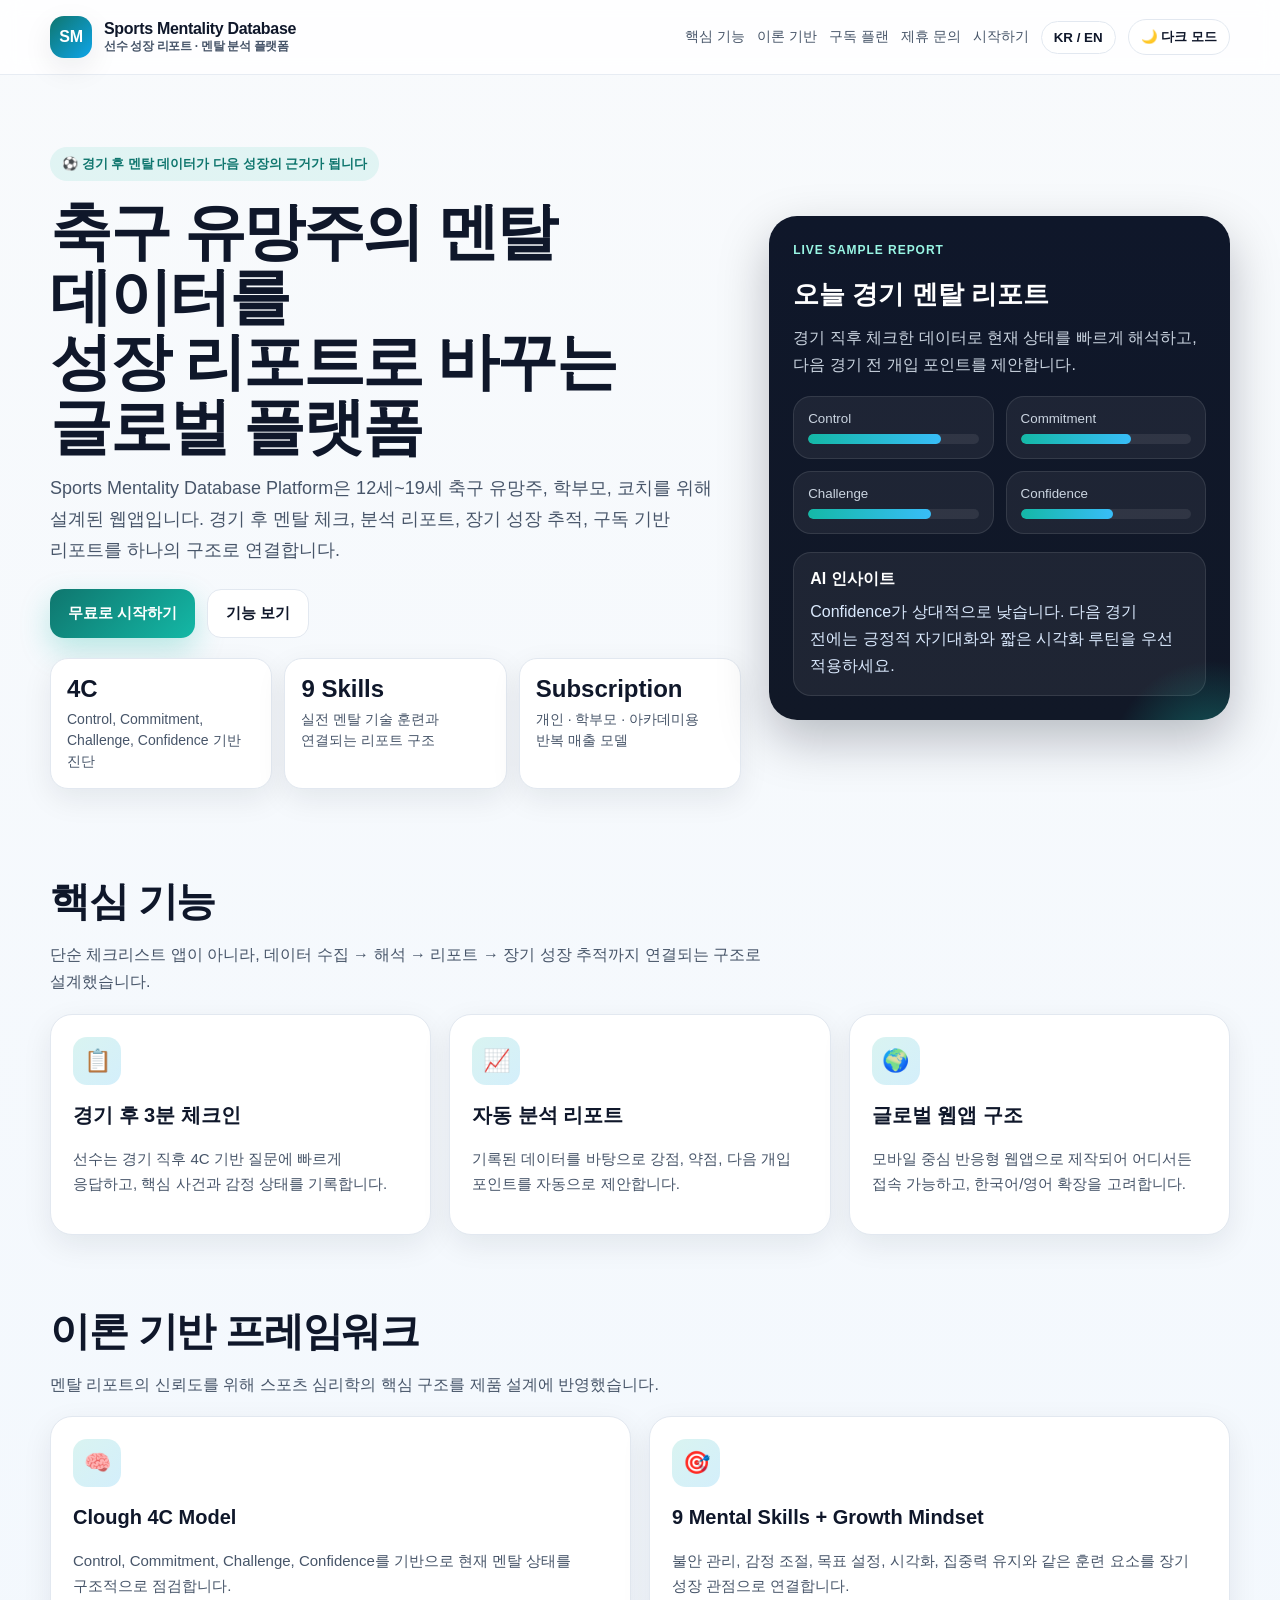
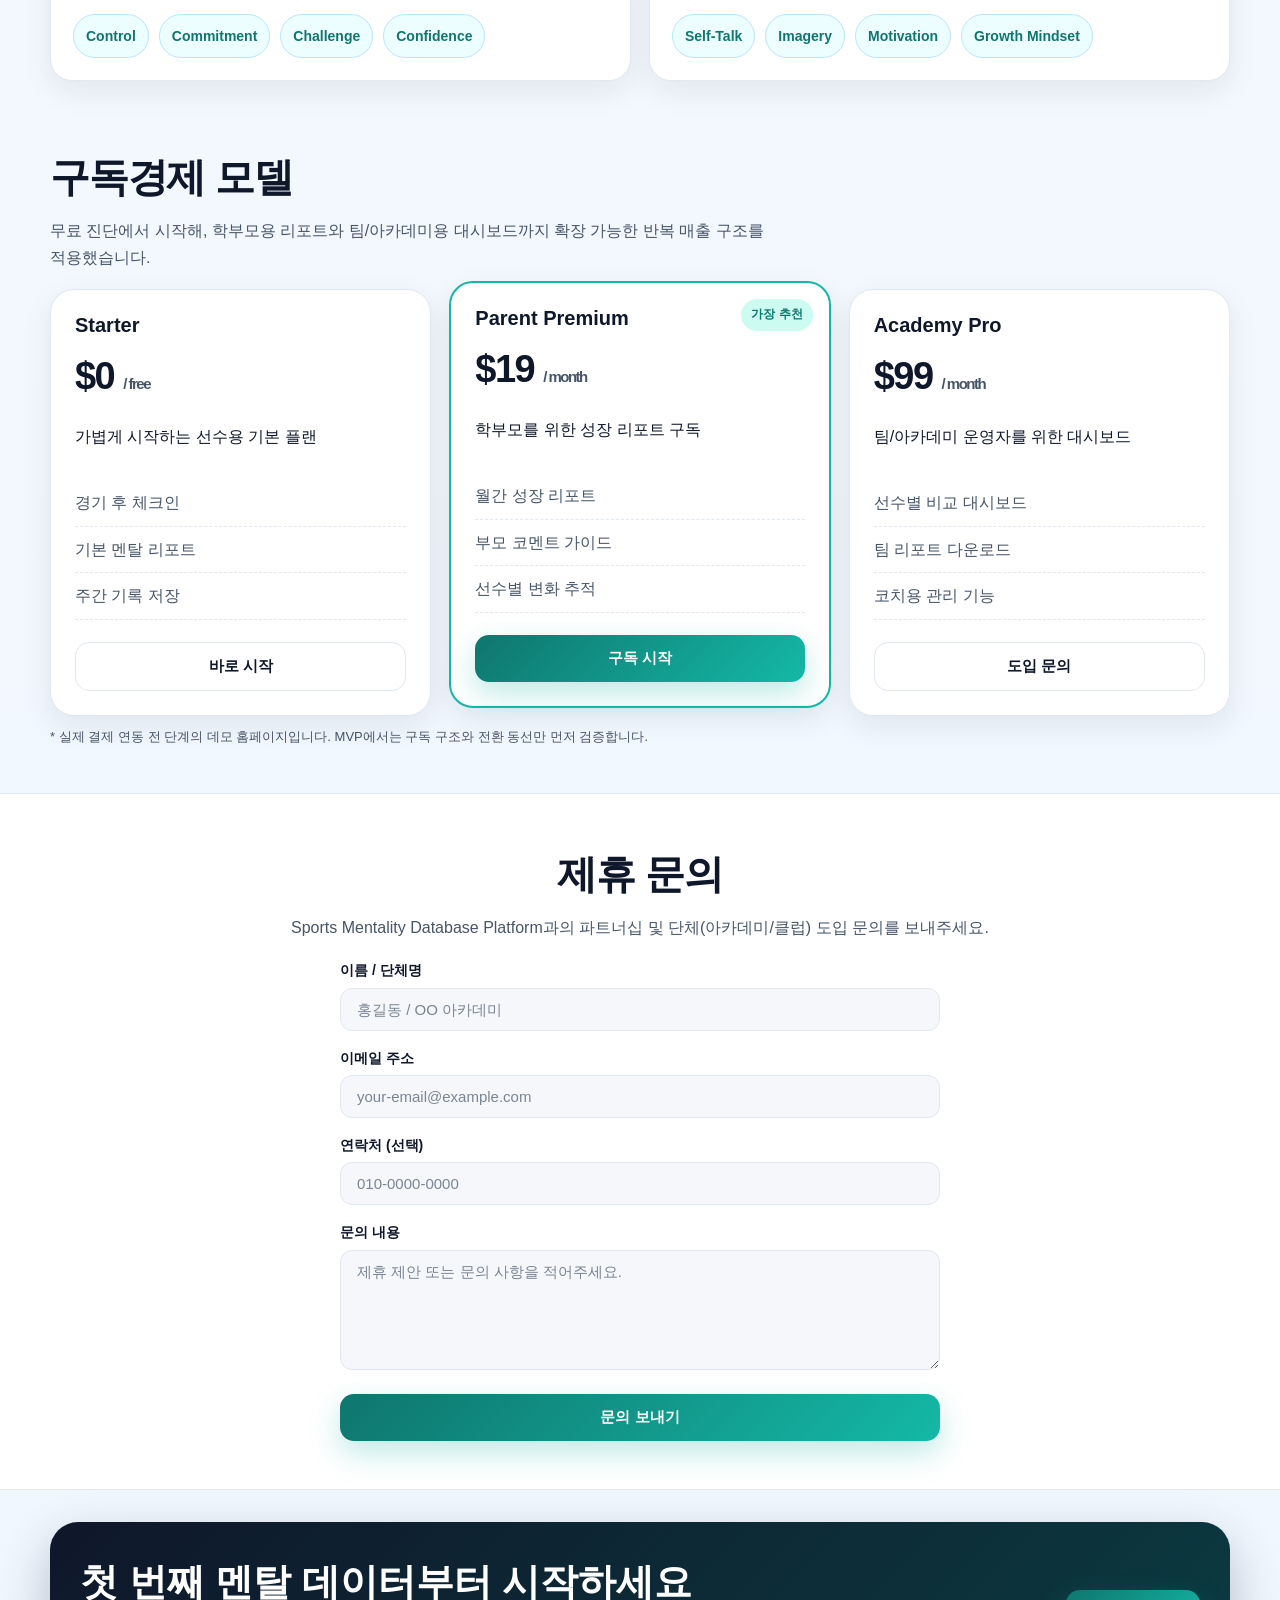
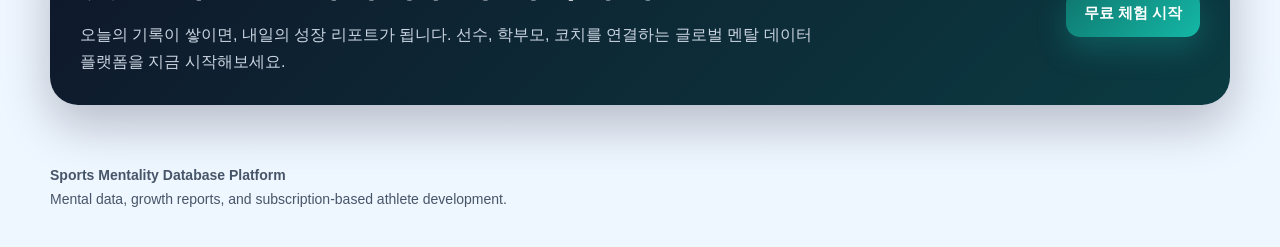
==== commit 7a36b06e: "style/copy: Adjust Korean word wrap with keep-all and refine customer-centric copy by removing busin" ====
--- a/index.html
+++ b/index.html
@@ -62,6 +62,14 @@
       background: var(--bg-gradient);
       color: var(--text);
       transition: background-color 0.3s ease, color 0.3s ease;
+      word-break: keep-all;
+      overflow-wrap: break-word;
+    }
+
+    h1, h2, h3, p, li, span, label {
+      word-break: keep-all;
+      overflow-wrap: break-word;
+      line-height: 1.6;
     }
 
     a { color: inherit; text-decoration: none; }
@@ -524,7 +532,7 @@
         <div class="brand-badge">SM</div>
         <div>
           <div id="brand-title">Sports Mentality Database</div>
-          <div style="font-size:12px;color:#64748b;font-weight:600;">Global Web App · Subscription Model</div>
+          <div id="brand-subtitle" style="font-size:12px;color:var(--muted);font-weight:600;">선수 성장 리포트 · 멘탈 분석 플랫폼</div>
         </div>
       </div>
 
@@ -780,6 +788,7 @@
   <script>
     const translations = {
       ko: {
+        brandSubtitle: '선수 성장 리포트 · 멘탈 분석 플랫폼',
         eyebrow: '⚽ 경기 후 멘탈 데이터가 다음 성장의 근거가 됩니다',
         heroTitle: '축구 유망주의 멘탈 데이터를<br />성장 리포트로 바꾸는 글로벌 플랫폼',
         heroLead: 'Sports Mentality Database Platform은 12세~19세 축구 유망주, 학부모, 코치를 위해 설계된 웹앱입니다. 경기 후 멘탈 체크, 분석 리포트, 장기 성장 추적, 구독 기반 리포트를 하나의 구조로 연결합니다.',
@@ -787,26 +796,26 @@
         secondaryCta: '기능 보기',
         stat1: 'Control, Commitment, Challenge, Confidence 기반 진단',
         stat2: '실전 멘탈 기술 훈련과 연결되는 리포트 구조',
-        stat3: '개인 · 학부모 · 아카데미용 반복 매출 모델',
-        cardLabel: 'LIVE SAMPLE REPORT',
+        stat3: '선수용 모바일 케어 & 학부모 · 팀용 성장 리포트',
+        cardLabel: '실시간 샘플 리포트',
         sampleTitle: '오늘 경기 멘탈 리포트',
-        sampleDesc: '경기 직후 체크한 데이터로 현재 상태를 빠르게 해석하고, 다음 경기 전 개입 포인트를 제안합니다.',
+        sampleDesc: '경기 직후 기록한 데이터로 현재 멘탈 상태를 빠르게 진단하고, 다음 경기력 향상을 위한 실전 솔루션을 제안합니다.',
         insightTitle: 'AI 인사이트',
-        insightCopy: 'Confidence가 상대적으로 낮습니다. 다음 경기 전에는 긍정적 자기대화와 짧은 시각화 루틴을 우선 적용하세요.',
+        insightCopy: '자신감(Confidence) 점수가 상대적으로 낮게 나타났습니다. 다음 경기 전에는 긍정적인 다짐(Self-talk)과 이미지 트레이닝(Visualization)을 루틴으로 적용해 보세요.',
         featuresTitle: '핵심 기능',
-        featuresDesc: '단순 체크리스트 앱이 아니라, 데이터 수집 → 해석 → 리포트 → 장기 성장 추적까지 연결되는 구조로 설계했습니다.',
+        featuresDesc: '단순한 질문지를 넘어, 경기 후 기록 분석 → 자동 진단 → 피드백 리포트 → 장기 성장 추적까지 하나로 이어집니다.',
         feature1Title: '경기 후 3분 체크인',
         feature1Copy: '선수는 경기 직후 4C 기반 질문에 빠르게 응답하고, 핵심 사건과 감정 상태를 기록합니다.',
         feature2Title: '자동 분석 리포트',
         feature2Copy: '기록된 데이터를 바탕으로 강점, 약점, 다음 개입 포인트를 자동으로 제안합니다.',
-        feature3Title: '글로벌 웹앱 구조',
-        feature3Copy: '모바일 중심 반응형 웹앱으로 제작되어 어디서든 접속 가능하고, 한국어/영어 확장을 고려합니다.',
+        feature3Title: '모바일 최적화 및 글로벌 지원',
+        feature3Copy: '스마트폰으로 언제 어디서나 쉽게 접속하여 기록할 수 있으며, 글로벌 언어(한국어/영어)를 완벽하게 지원합니다.',
         frameworkTitle: '이론 기반 프레임워크',
         frameworkDesc: '멘탈 리포트의 신뢰도를 위해 스포츠 심리학의 핵심 구조를 제품 설계에 반영했습니다.',
         fw1Copy: 'Control, Commitment, Challenge, Confidence를 기반으로 현재 멘탈 상태를 구조적으로 점검합니다.',
         fw2Copy: '불안 관리, 감정 조절, 목표 설정, 시각화, 집중력 유지와 같은 훈련 요소를 장기 성장 관점으로 연결합니다.',
-        pricingTitle: '구독경제 모델',
-        pricingDesc: '무료 진단에서 시작해, 학부모용 리포트와 팀/아카데미용 대시보드까지 확장 가능한 반복 매출 구조를 적용했습니다.',
+        pricingTitle: '합리적인 요금 요금제',
+        pricingDesc: '무료 멘탈 체크인부터 학부모용 심층 리포트, 팀/아카데미용 대시보드까지 목적에 맞게 선택해 보세요.',
         plan1Period: '/ 무료',
         plan1Desc: '가볍게 시작하는 선수용 기본 플랜',
         plan1Li1: '경기 후 체크인',
@@ -826,7 +835,7 @@
         plan3Li2: '팀 리포트 다운로드',
         plan3Li3: '코치용 관리 기능',
         plan3Btn: '도입 문의',
-        pricingNote: '* 실제 결제 연동 전 단계의 데모 홈페이지입니다. MVP에서는 구독 구조와 전환 동선만 먼저 검증합니다.',
+        pricingNote: '* 본 페이지는 사전 체험 및 서비스 데모용입니다. 단체 도입 및 상세 제휴 문의는 아래 \'제휴 문의\' 양식을 활용해 주세요.',
         ctaTitle: '첫 번째 멘탈 데이터부터 시작하세요',
         ctaCopy: '오늘의 기록이 쌓이면, 내일의 성장 리포트가 됩니다. 선수, 학부모, 코치를 연결하는 글로벌 멘탈 데이터 플랫폼을 지금 시작해보세요.',
         ctaBtn: '무료 체험 시작',
@@ -844,6 +853,7 @@
         contactSubmit: '문의 보내기'
       },
       en: {
+        brandSubtitle: 'Youth Growth Reports · Mental Analysis Platform',
         eyebrow: '⚽ Post-match mental data becomes the foundation for next growth',
         heroTitle: 'A global platform that turns youth football mental data<br />into growth reports',
         heroLead: 'Sports Mentality Database Platform is a web app designed for football prospects aged 12 to 19, parents, and coaches. It connects post-match check-ins, analysis reports, long-term growth tracking, and subscription-based reporting in one system.',
@@ -851,26 +861,26 @@
         secondaryCta: 'View Features',
         stat1: 'Assessment based on Control, Commitment, Challenge, and Confidence',
         stat2: 'Report structure connected to practical mental skills training',
-        stat3: 'Recurring revenue model for player, parent, and academy plans',
+        stat3: 'Mobile check-in for players, reports for parents and teams',
         cardLabel: 'LIVE SAMPLE REPORT',
         sampleTitle: 'Today\'s Match Mental Report',
-        sampleDesc: 'Interpret current condition quickly using post-match data and suggest the next intervention point before the next game.',
+        sampleDesc: 'Assess mental state quickly using post-match data and suggest actionable solutions for the next match.',
         insightTitle: 'AI Insight',
-        insightCopy: 'Confidence is relatively low. Before the next match, prioritize positive self-talk and a short imagery routine.',
+        insightCopy: 'Confidence score is relatively low. Prioritize positive self-talk and visualization routines before the next match.',
         featuresTitle: 'Core Features',
-        featuresDesc: 'Not just a checklist app. It is designed as a connected structure: data collection → interpretation → reporting → long-term growth tracking.',
+        featuresDesc: 'Beyond a simple checklist. Seamlessly connect post-match check-ins, automated insights, parent reports, and long-term analytics.',
         feature1Title: '3-Minute Post-Match Check-In',
         feature1Copy: 'Players answer 4C-based questions immediately after the match and record key events and emotional state.',
         feature2Title: 'Automated Analysis Reports',
         feature2Copy: 'Based on recorded data, the platform suggests strengths, weaknesses, and the next intervention point automatically.',
-        feature3Title: 'Global Web App Structure',
-        feature3Copy: 'Built as a mobile-first responsive web app, accessible anywhere, with Korean and English expansion in mind.',
+        feature3Title: 'Mobile Optimized & Global Support',
+        feature3Copy: 'Easily access and record on your smartphone anywhere, with full support for both Korean and English.',
         frameworkTitle: 'Framework-Based Design',
         frameworkDesc: 'To improve report credibility, the product structure reflects core models from sport psychology.',
         fw1Copy: 'It assesses current mental condition systematically through Control, Commitment, Challenge, and Confidence.',
         fw2Copy: 'Training elements such as anxiety management, emotion regulation, goal setting, imagery, and concentration are connected to long-term growth.',
-        pricingTitle: 'Subscription Economy Model',
-        pricingDesc: 'Start with a free assessment, then expand into parent reports and academy dashboards with recurring revenue.',
+        pricingTitle: 'Affordable Pricing Plans',
+        pricingDesc: 'Choose from free player check-ins, deep-dive parent insights, or integrated dashboards for teams and academies.',
         plan1Period: '/ free',
         plan1Desc: 'Basic player plan to get started lightly',
         plan1Li1: 'Post-match check-in',
@@ -890,7 +900,7 @@
         plan3Li2: 'Team report export',
         plan3Li3: 'Coach management tools',
         plan3Btn: 'Contact Sales',
-        pricingNote: '* This is a demo homepage before actual payment integration. In the MVP stage, only the subscription structure and conversion flow are validated first.',
+        pricingNote: '* This is a demo version for preview. For academy partnership or group inquiries, please use the contact form below.',
         ctaTitle: 'Start with your first mental data point',
         ctaCopy: 'Today\'s record becomes tomorrow\'s growth report. Start a global mental data platform connecting players, parents, and coaches.',
         ctaBtn: 'Start Free Trial',
@@ -912,6 +922,7 @@
     let currentLang = 'ko';
 
     const ids = {
+      brandSubtitle: 'brand-subtitle',
       eyebrow: 'eyebrow', heroTitle: 'hero-title', heroLead: 'hero-lead', primaryCta: 'primary-cta', secondaryCta: 'secondary-cta',
       stat1: 'stat1', stat2: 'stat2', stat3: 'stat3', cardLabel: 'card-label', sampleTitle: 'sample-title', sampleDesc: 'sample-desc',
       insightTitle: 'insight-title', insightCopy: 'insight-copy', featuresTitle: 'features-title', featuresDesc: 'features-desc',
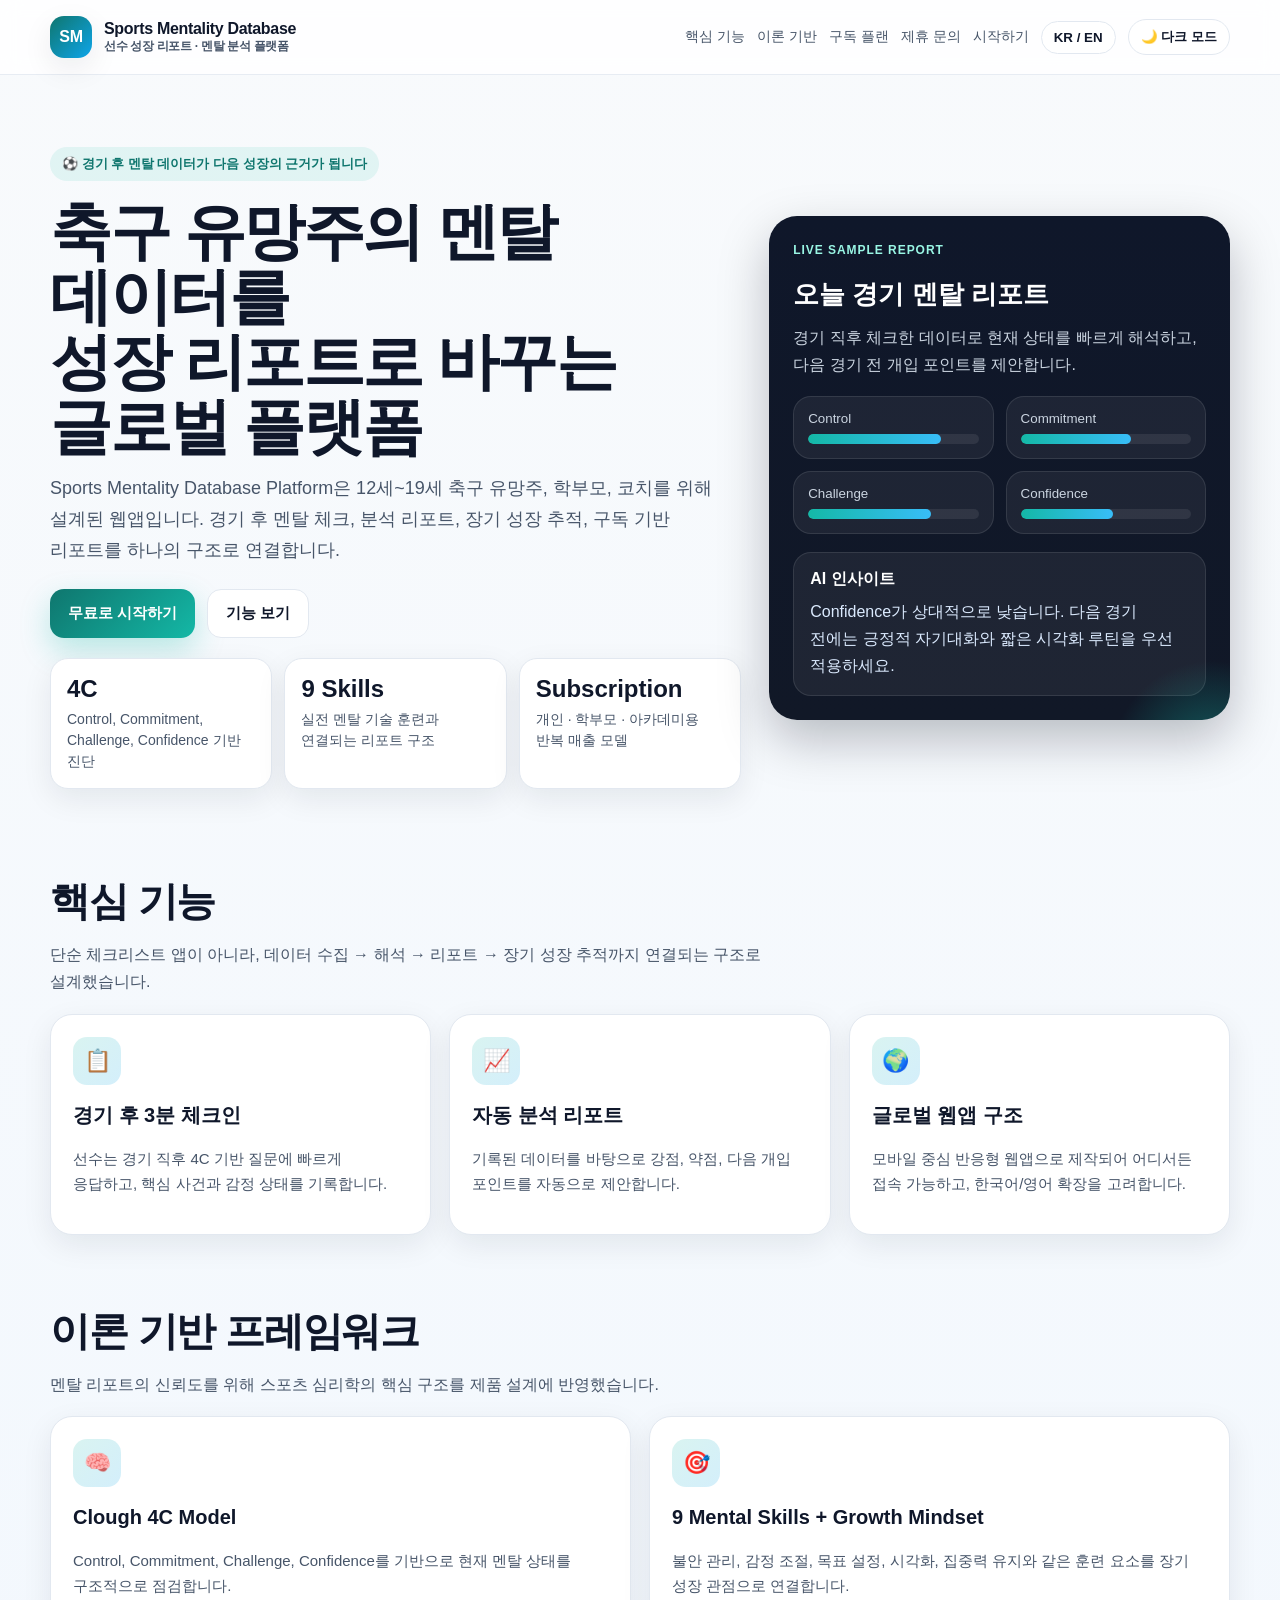
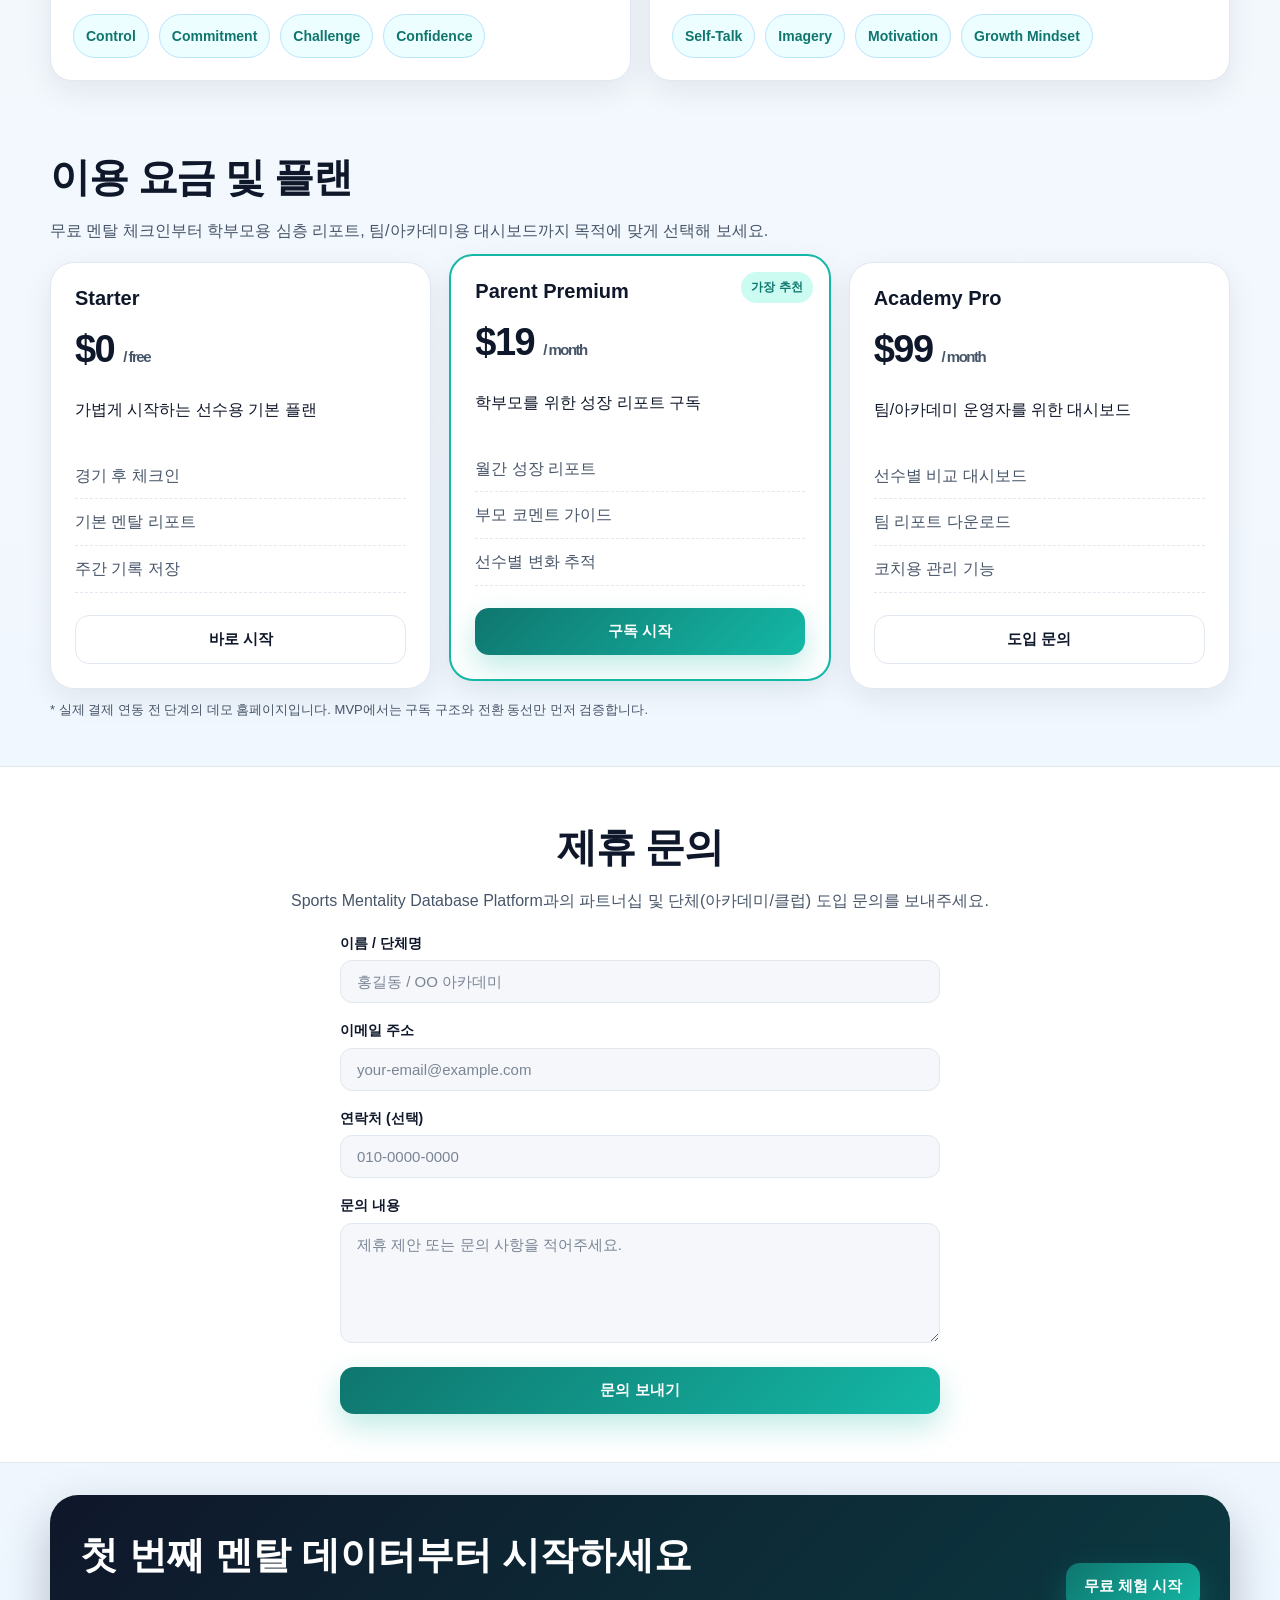
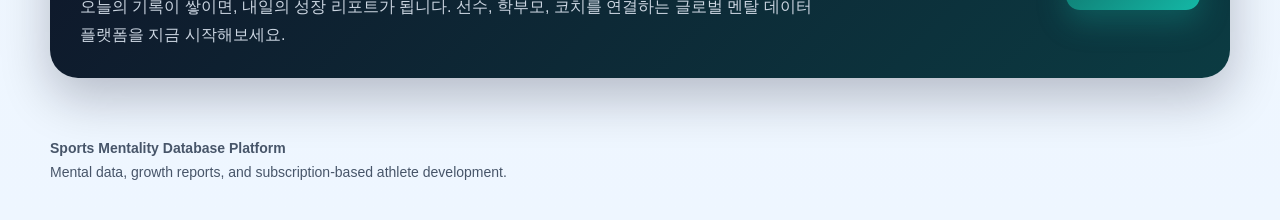
==== commit d0ba08d6: "copy: Refine pricing section title to '이용 요금 및 플랜' for customer clarity" ====
--- a/index.html
+++ b/index.html
@@ -683,8 +683,8 @@
     <section id="pricing">
       <div class="container">
         <div class="section-head">
-          <h2 id="pricing-title">구독경제 모델</h2>
-          <p id="pricing-desc">무료 진단에서 시작해, 학부모용 리포트와 팀/아카데미용 대시보드까지 확장 가능한 반복 매출 구조를 적용했습니다.</p>
+          <h2 id="pricing-title">이용 요금 및 플랜</h2>
+          <p id="pricing-desc">무료 멘탈 체크인부터 학부모용 심층 리포트, 팀/아카데미용 대시보드까지 목적에 맞게 선택해 보세요.</p>
         </div>
 
         <div class="pricing">
@@ -814,7 +814,7 @@
         frameworkDesc: '멘탈 리포트의 신뢰도를 위해 스포츠 심리학의 핵심 구조를 제품 설계에 반영했습니다.',
         fw1Copy: 'Control, Commitment, Challenge, Confidence를 기반으로 현재 멘탈 상태를 구조적으로 점검합니다.',
         fw2Copy: '불안 관리, 감정 조절, 목표 설정, 시각화, 집중력 유지와 같은 훈련 요소를 장기 성장 관점으로 연결합니다.',
-        pricingTitle: '합리적인 요금 요금제',
+        pricingTitle: '이용 요금 및 플랜',
         pricingDesc: '무료 멘탈 체크인부터 학부모용 심층 리포트, 팀/아카데미용 대시보드까지 목적에 맞게 선택해 보세요.',
         plan1Period: '/ 무료',
         plan1Desc: '가볍게 시작하는 선수용 기본 플랜',
@@ -879,7 +879,7 @@
         frameworkDesc: 'To improve report credibility, the product structure reflects core models from sport psychology.',
         fw1Copy: 'It assesses current mental condition systematically through Control, Commitment, Challenge, and Confidence.',
         fw2Copy: 'Training elements such as anxiety management, emotion regulation, goal setting, imagery, and concentration are connected to long-term growth.',
-        pricingTitle: 'Affordable Pricing Plans',
+        pricingTitle: 'Plans & Pricing',
         pricingDesc: 'Choose from free player check-ins, deep-dive parent insights, or integrated dashboards for teams and academies.',
         plan1Period: '/ free',
         plan1Desc: 'Basic player plan to get started lightly',
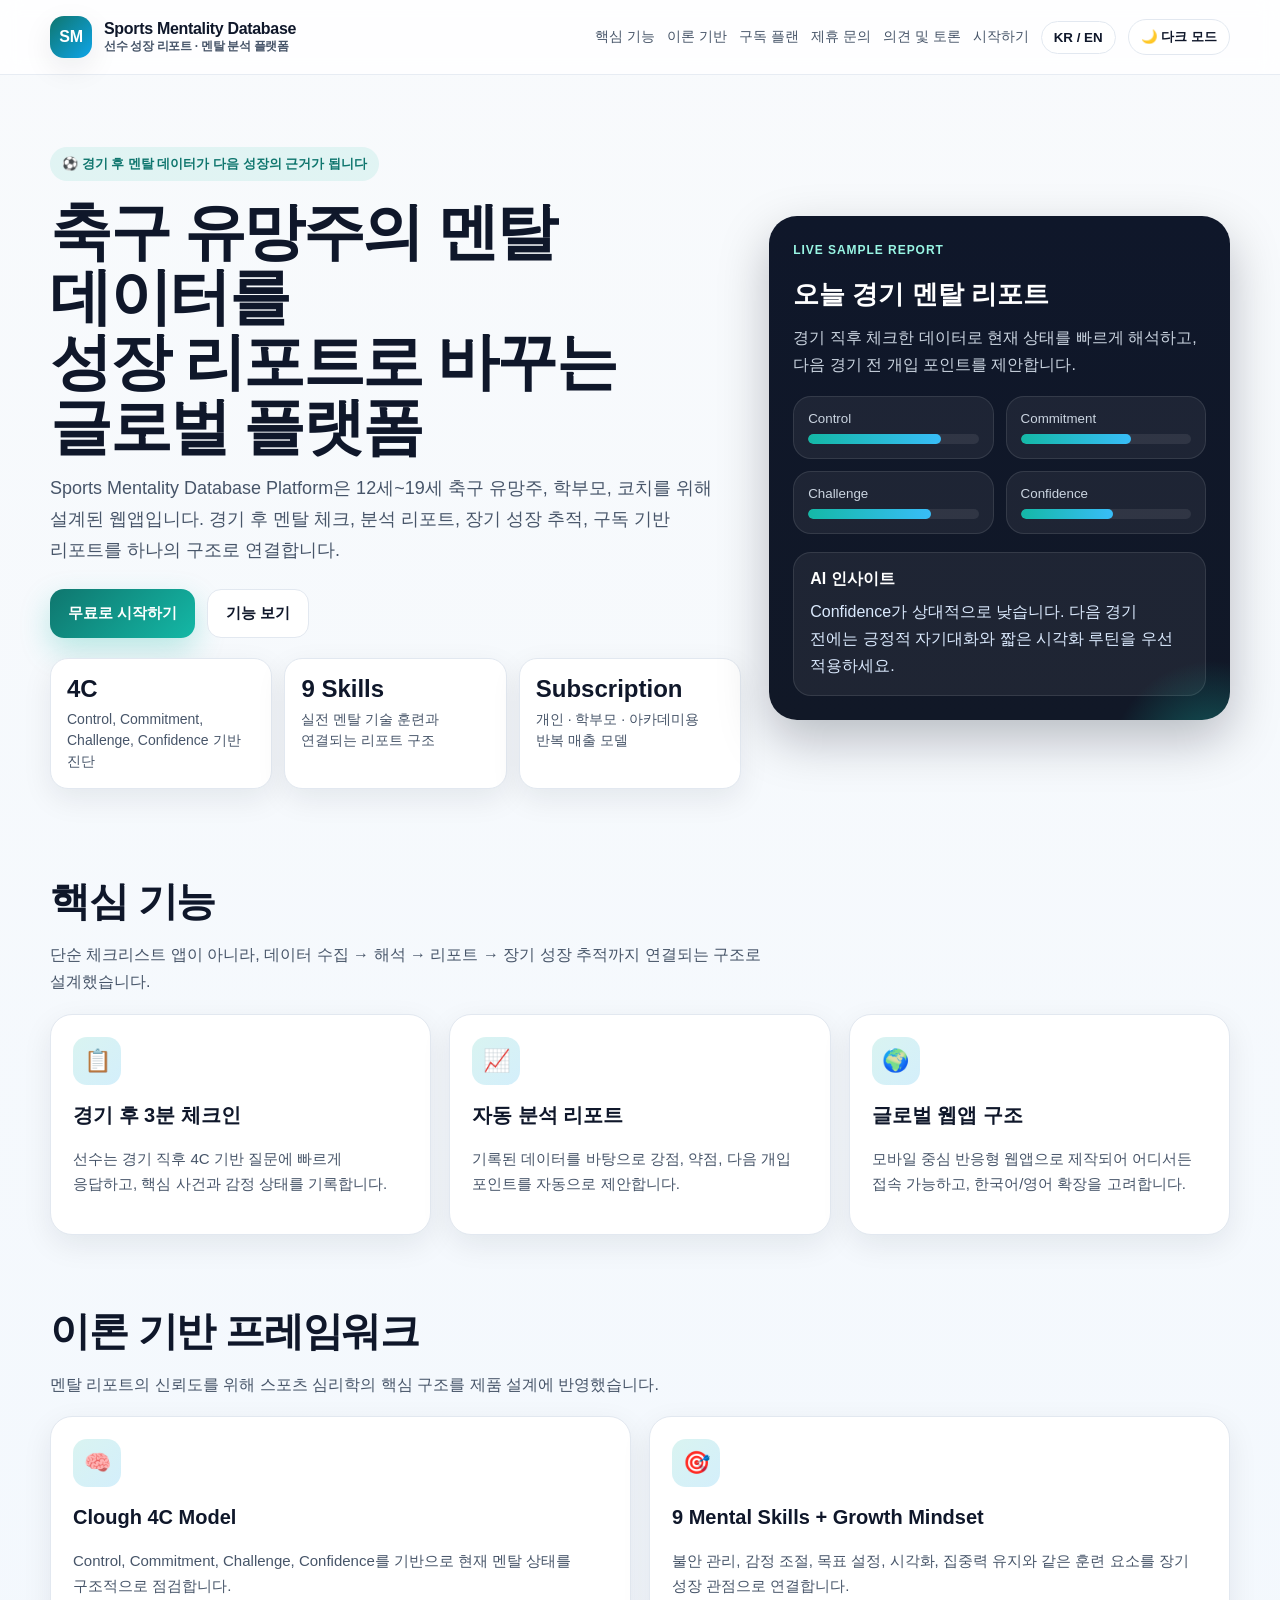
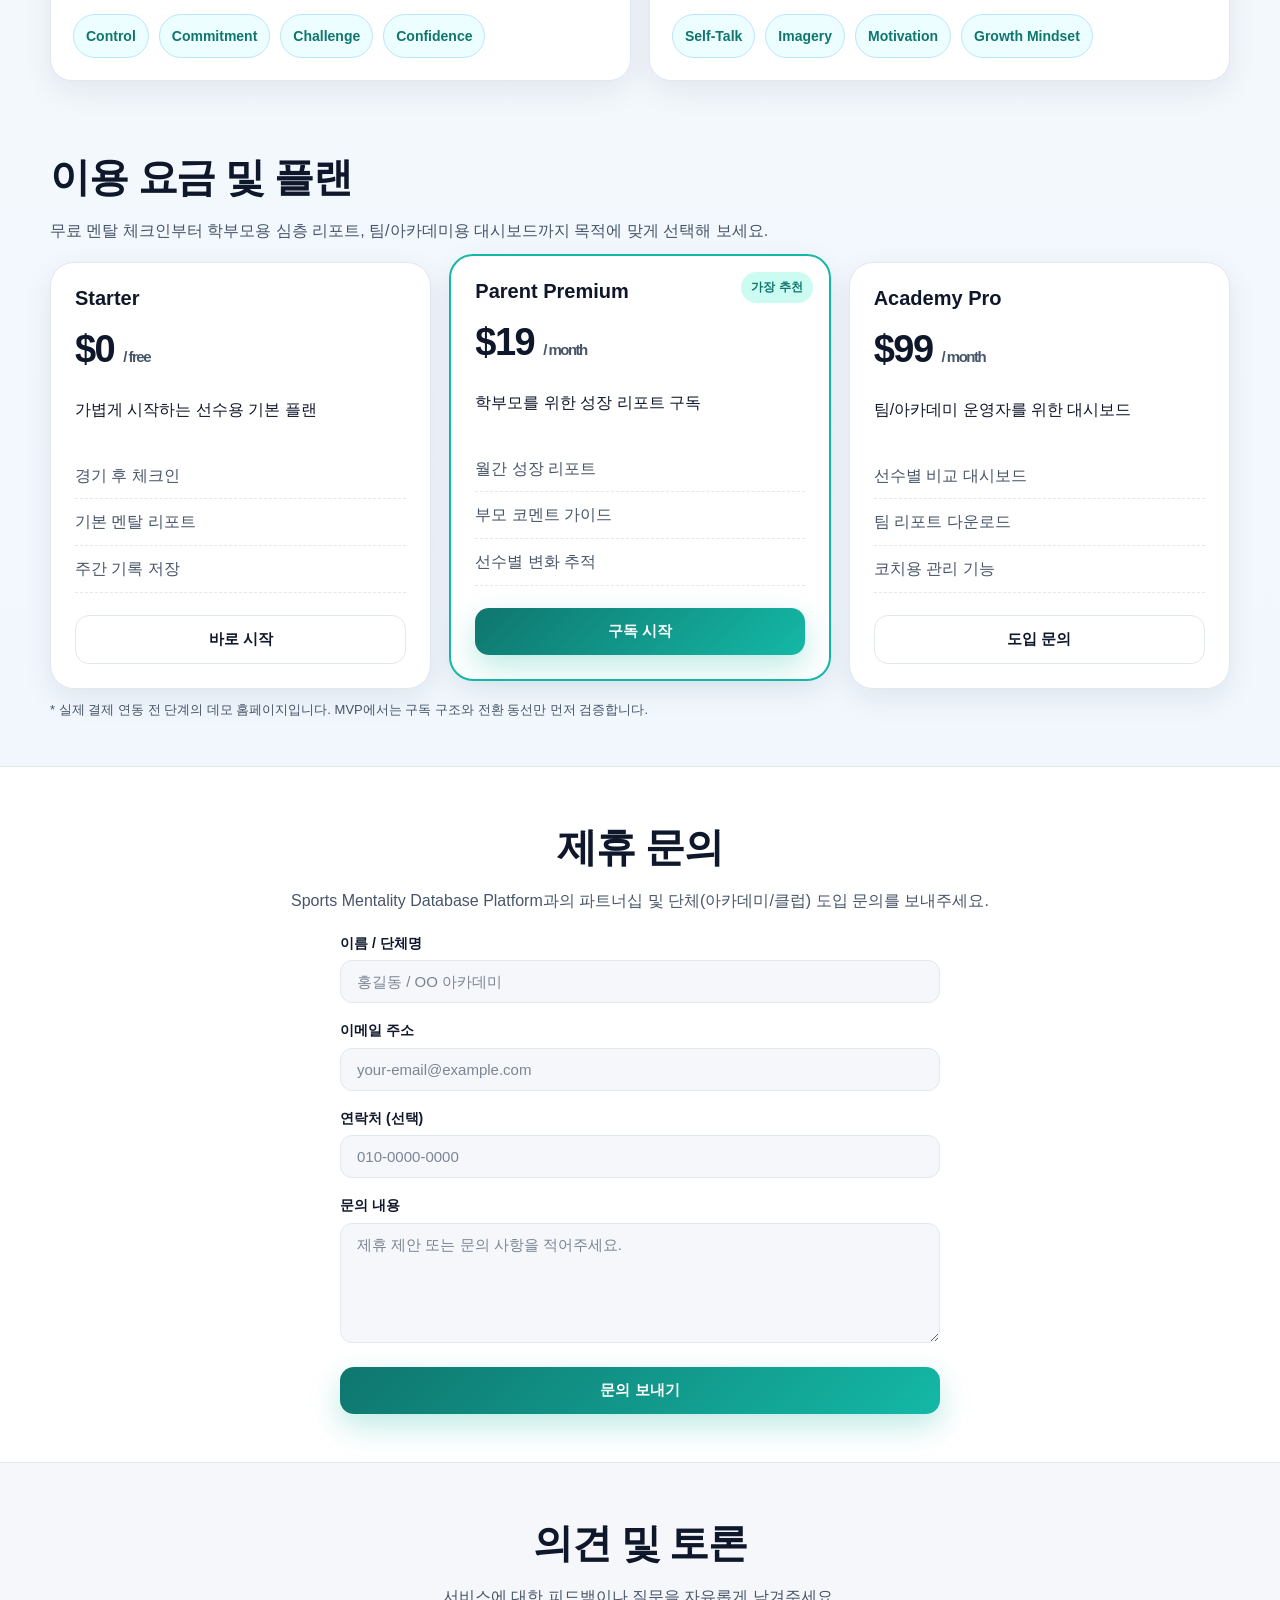
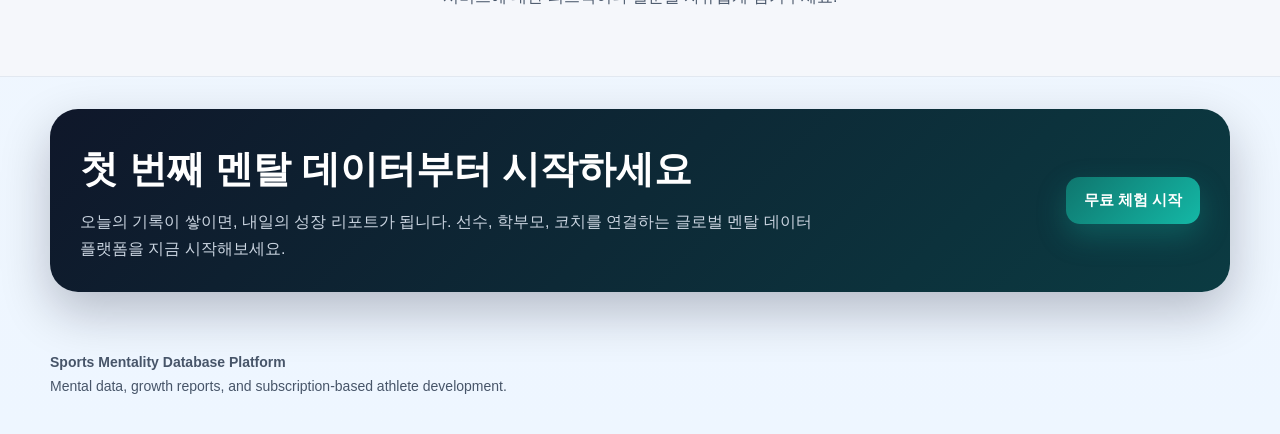
==== commit add2753b: "feat: Add Disqus comment section with dynamic language reset support" ====
--- a/index.html
+++ b/index.html
@@ -483,6 +483,12 @@
       border-bottom: 1px solid var(--line);
       transition: background-color 0.3s ease, border-color 0.3s ease;
     }
+    .comments-section {
+      padding: 48px 0;
+      background: var(--bg);
+      border-bottom: 1px solid var(--line);
+      transition: background-color 0.3s ease, border-color 0.3s ease;
+    }
     .contact-form {
       max-width: 600px;
       margin: 0 auto;
@@ -541,6 +547,7 @@
         <a href="#framework" data-ko="이론 기반" data-en="Framework">이론 기반</a>
         <a href="#pricing" data-ko="구독 플랜" data-en="Pricing">구독 플랜</a>
         <a href="#contact" data-ko="제휴 문의" data-en="Contact">제휴 문의</a>
+        <a href="#comments" data-ko="의견 및 토론" data-en="Discussion">의견 및 토론</a>
         <a href="#cta" data-ko="시작하기" data-en="Get Started">시작하기</a>
         <button class="lang-toggle" id="langBtn">KR / EN</button>
         <button class="theme-toggle" id="themeBtn" aria-label="Toggle theme">🌙 다크 모드</button>
@@ -760,6 +767,16 @@
           
           <button type="submit" class="btn btn-primary" id="contact-submit" style="width: 100%; margin-top: 8px;">문의 보내기</button>
         </form>
+      </div>
+    </section>
+
+    <section id="comments" class="comments-section">
+      <div class="container">
+        <div class="section-head" style="text-align: center;">
+          <h2 id="comments-title">의견 및 토론</h2>
+          <p id="comments-desc" style="margin-left: auto; margin-right: auto;">서비스에 대한 피드백이나 질문을 자유롭게 남겨주세요.</p>
+        </div>
+        <div id="disqus_thread"></div>
       </div>
     </section>
 
@@ -850,7 +867,9 @@
         placeholderEmail: 'your-email@example.com',
         placeholderPhone: '010-0000-0000',
         placeholderMessage: '제휴 제안 또는 문의 사항을 적어주세요.',
-        contactSubmit: '문의 보내기'
+        contactSubmit: '문의 보내기',
+        commentsTitle: '의견 및 토론',
+        commentsDesc: '서비스에 대한 피드백이나 질문을 자유롭게 남겨주세요.'
       },
       en: {
         brandSubtitle: 'Youth Growth Reports · Mental Analysis Platform',
@@ -915,7 +934,9 @@
         placeholderEmail: 'your-email@example.com',
         placeholderPhone: '+82 10-0000-0000',
         placeholderMessage: 'Write your partnership proposal or inquiries here.',
-        contactSubmit: 'Send Inquiry'
+        contactSubmit: 'Send Inquiry',
+        commentsTitle: 'Comments & Discussion',
+        commentsDesc: 'Feel free to leave your feedback or ask questions about our service.'
       }
     };
 
@@ -936,7 +957,8 @@
       ctaTitle: 'cta-title', ctaCopy: 'cta-copy', ctaBtn: 'cta-btn', footerCopy: 'footer-copy',
       contactTitle: 'contact-title', contactDesc: 'contact-desc', labelName: 'label-name',
       labelEmail: 'label-email', labelPhone: 'label-phone', labelMessage: 'label-message',
-      contactSubmit: 'contact-submit'
+      contactSubmit: 'contact-submit',
+      commentsTitle: 'comments-title', commentsDesc: 'comments-desc'
     };
 
     function setLanguage(lang) {
@@ -966,6 +988,18 @@
       if (emailInput) emailInput.placeholder = t.placeholderEmail || '';
       if (phoneInput) phoneInput.placeholder = t.placeholderPhone || '';
       if (messageInput) messageInput.placeholder = t.placeholderMessage || '';
+
+      // Reset Disqus with new language
+      if (typeof DISQUS !== 'undefined') {
+        DISQUS.reset({
+          reload: true,
+          config: function () {
+            this.language = lang === 'ko' ? 'ko' : 'en';
+            this.page.url = window.location.href;
+            this.page.identifier = 'product-building-lecture-index';
+          }
+        });
+      }
     }
 
     // Theme Toggle Logic
@@ -999,6 +1033,20 @@
     document.getElementById('langBtn').addEventListener('click', () => {
       setLanguage(currentLang === 'ko' ? 'en' : 'ko');
     });
+
+    // Disqus Comments Integration
+    var disqus_config = function () {
+      this.language = currentLang === 'ko' ? 'ko' : 'en';
+      this.page.url = window.location.href;
+      this.page.identifier = 'product-building-lecture-index';
+    };
+
+    (function() {
+      var d = document, s = d.createElement('script');
+      s.src = 'https://lotto-generator-1.disqus.com/embed.js';
+      s.setAttribute('data-timestamp', +new Date());
+      (d.head || d.body).appendChild(s);
+    })();
   </script>
 </body>
 </html>
